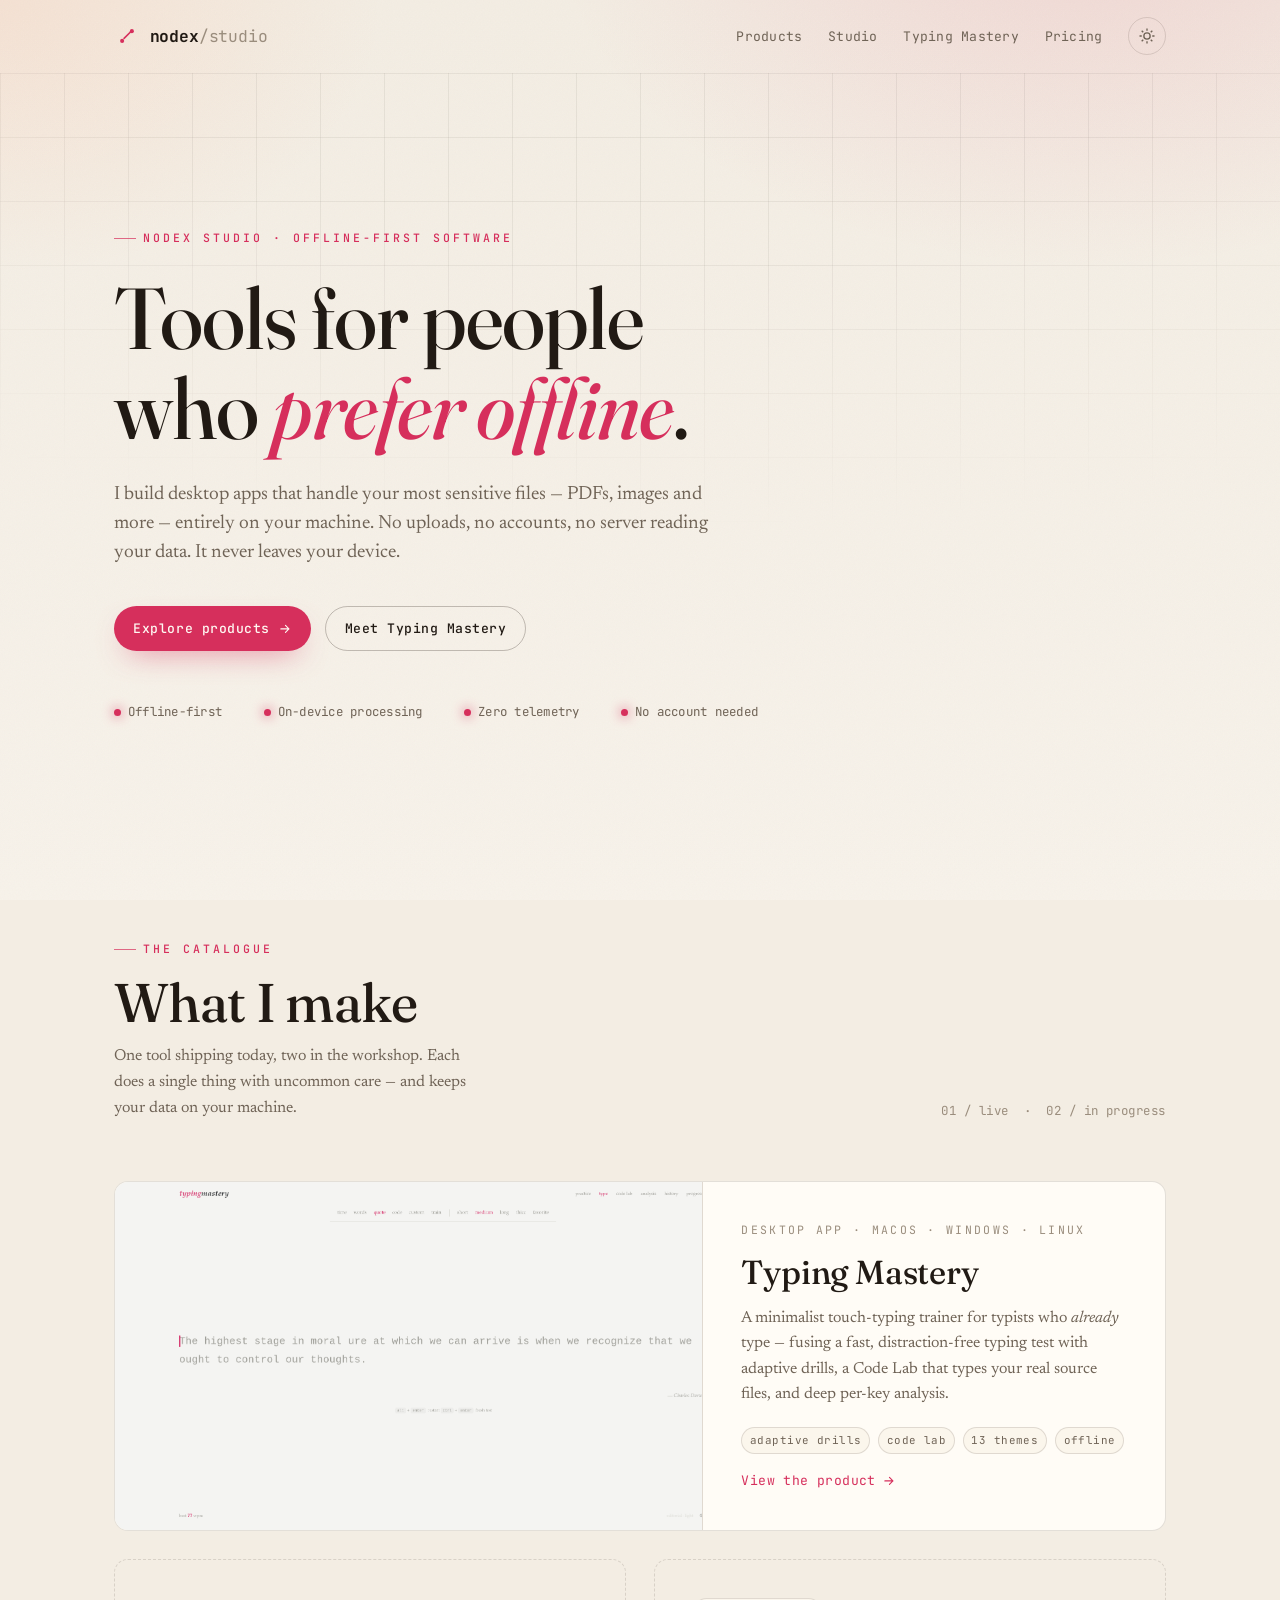
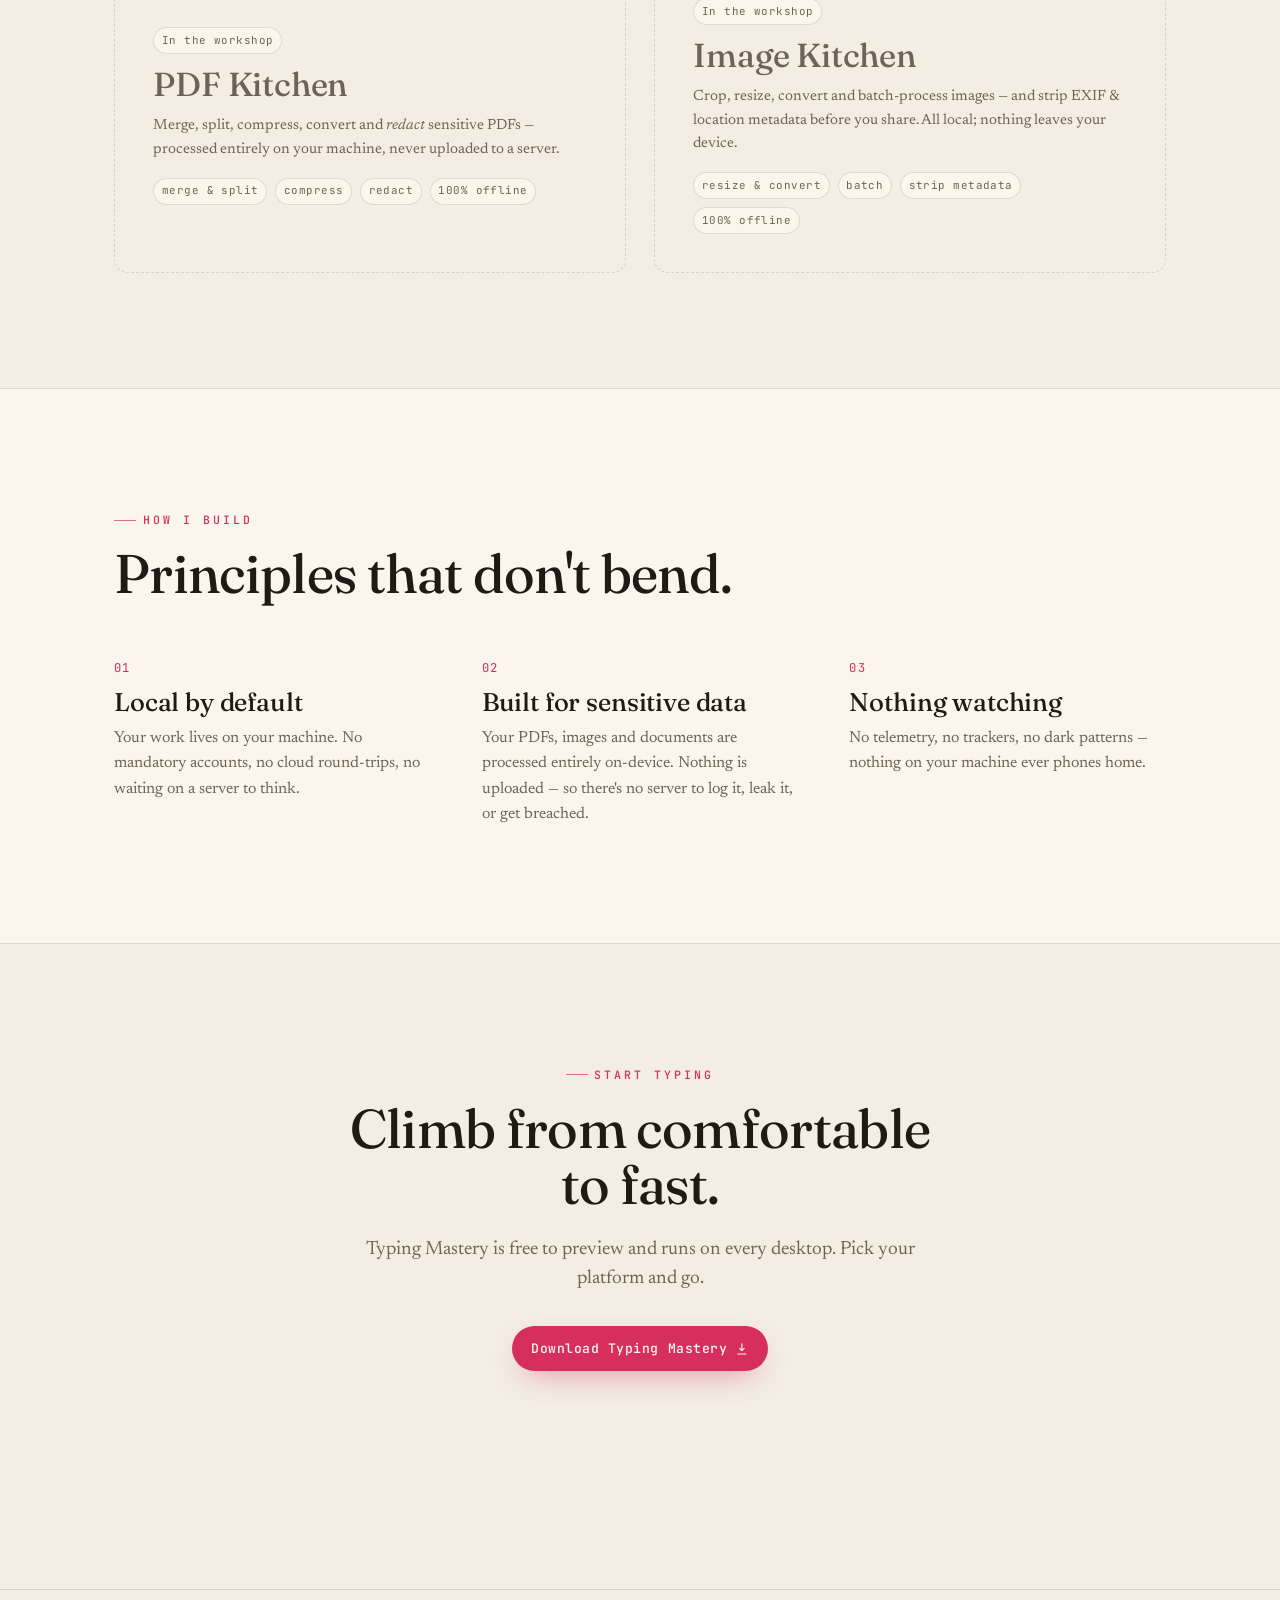
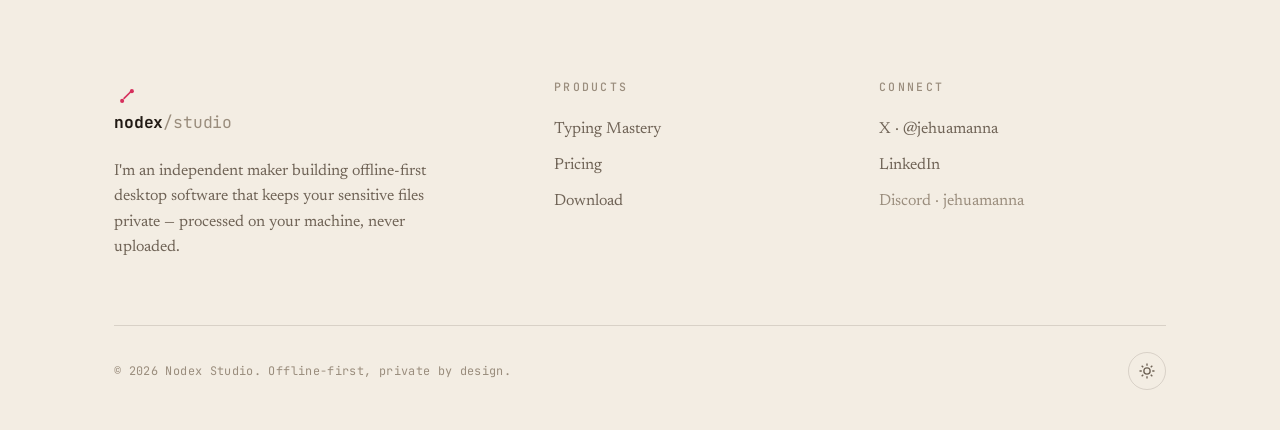
==== index.html @ 97ca7490 "Add pricing page; first-person voice; drop open-source & GitHub links; add socials - New products/pr" ====
<!doctype html>
<html lang="en" data-theme="dark">
<head>
  <meta charset="utf-8">
  <meta name="viewport" content="width=device-width, initial-scale=1">
  <title>Nodex Studio — offline-first desktop tools that keep your data private</title>
  <meta name="description" content="Nodex Studio builds offline-first desktop apps that process your sensitive files — PDFs, images and more — entirely on your machine. Nothing is uploaded. Maker of Typing Mastery, PDF Kitchen and Image Kitchen.">
  <link rel="icon" href="assets/img/brand/favicon.svg" type="image/svg+xml">
  <meta property="og:title" content="Nodex Studio — offline-first, private-by-design desktop tools">
  <meta property="og:description" content="Desktop apps that process sensitive PDFs and images locally — your data never leaves your device.">
  <meta property="og:type" content="website">

  <link rel="preconnect" href="https://fonts.googleapis.com">
  <link rel="preconnect" href="https://fonts.gstatic.com" crossorigin>
  <link href="https://fonts.googleapis.com/css2?family=Fraunces:ital,opsz,wght@0,9..144,400..600;1,9..144,400..600&family=Newsreader:ital,opsz,wght@0,6..72,300..500;1,6..72,400&family=JetBrains+Mono:wght@400;500;700&display=swap" rel="stylesheet">

  <link rel="stylesheet" href="assets/css/base.css">
  <link rel="stylesheet" href="assets/css/home.css">
</head>
<body>

  <!-- ===================== header ===================== -->
  <header class="site-head">
    <div class="wrap">
      <a class="brand" href="index.html" aria-label="Nodex Studio home">
        <svg class="mark" viewBox="0 0 64 64" fill="none" aria-hidden="true"><circle cx="20" cy="44" r="5" fill="currentColor"/><circle cx="44" cy="20" r="5" fill="currentColor"/><rect x="22" y="38" width="28" height="4" rx="2" transform="rotate(-45 22 38)" fill="currentColor"/></svg>
        <b>nodex<span>/studio</span></b>
      </a>
      <nav class="nav">
        <a href="#products">Products</a>
        <a href="#studio">Studio</a>
        <a href="products/typing-mastery.html">Typing&nbsp;Mastery</a>
        <a href="products/pricing.html">Pricing</a>
        <button class="theme-toggle nav-mobile-only" data-theme-toggle aria-label="Toggle colour theme">
          <svg class="i-moon" viewBox="0 0 24 24" fill="none" stroke="currentColor" stroke-width="1.8"><path d="M21 12.8A9 9 0 1 1 11.2 3 7 7 0 0 0 21 12.8z"/></svg>
          <svg class="i-sun" viewBox="0 0 24 24" fill="none" stroke="currentColor" stroke-width="1.8"><circle cx="12" cy="12" r="4.2"/><path d="M12 2v3M12 19v3M2 12h3M19 12h3M4.9 4.9l2.1 2.1M17 17l2.1 2.1M19.1 4.9 17 7M7 17l-2.1 2.1"/></svg>
        </button>
        <button class="theme-toggle" data-theme-toggle aria-label="Toggle colour theme">
          <svg class="i-moon" viewBox="0 0 24 24" fill="none" stroke="currentColor" stroke-width="1.8"><path d="M21 12.8A9 9 0 1 1 11.2 3 7 7 0 0 0 21 12.8z"/></svg>
          <svg class="i-sun" viewBox="0 0 24 24" fill="none" stroke="currentColor" stroke-width="1.8"><circle cx="12" cy="12" r="4.2"/><path d="M12 2v3M12 19v3M2 12h3M19 12h3M4.9 4.9l2.1 2.1M17 17l2.1 2.1M19.1 4.9 17 7M7 17l-2.1 2.1"/></svg>
        </button>
      </nav>
    </div>
  </header>

  <main>
    <!-- ===================== hero ===================== -->
    <section class="hero">
      <div class="hero-grid"></div>
      <div class="wrap">
        <span class="eyebrow reveal">Nodex Studio · offline-first software</span>
        <h1 class="reveal" data-delay="1">Tools for people who&nbsp;<span class="accent serif-i">prefer offline</span>.</h1>
        <p class="lead reveal" data-delay="2">I build desktop apps that handle your most sensitive files — PDFs, images and more — entirely on your machine. No uploads, no accounts, no server reading your data. It never leaves your device.</p>
        <div class="hero-cta reveal" data-delay="3">
          <a class="btn" href="#products">Explore products
            <svg viewBox="0 0 24 24" fill="none" stroke="currentColor" stroke-width="2"><path d="M5 12h14M13 6l6 6-6 6" stroke-linecap="round" stroke-linejoin="round"/></svg>
          </a>
          <a class="btn btn--ghost" href="products/typing-mastery.html">Meet Typing Mastery</a>
        </div>
        <div class="hero-meta reveal" data-delay="4">
          <span><i class="dot"></i> Offline-first</span>
          <span><i class="dot"></i> On-device processing</span>
          <span><i class="dot"></i> Zero telemetry</span>
          <span><i class="dot"></i> No account needed</span>
        </div>
      </div>
    </section>

    <!-- ===================== products ===================== -->
    <section class="section" id="products">
      <div class="wrap">
        <div class="sec-head reveal">
          <div>
            <span class="eyebrow">The catalogue</span>
            <h2 style="margin-top:1rem">What I make</h2>
            <p>One tool shipping today, two in the workshop. Each does a single thing with uncommon care — and keeps your data on your machine.</p>
          </div>
          <span class="sec-count">01 / live &nbsp;·&nbsp; 02 / in&nbsp;progress</span>
        </div>

        <div class="product-grid">
          <!-- Typing Mastery — feature card -->
          <a class="pcard pcard--feature pcard--link reveal" href="products/typing-mastery.html">
            <div class="pcard-media">
              <img class="shot-dark" src="assets/img/shots/test-dark.png" alt="Typing Mastery typing test, dark theme" loading="lazy" decoding="async">
              <img class="shot-light" src="assets/img/shots/test-light.png" alt="Typing Mastery typing test, light theme" loading="lazy" decoding="async">
            </div>
            <div class="pcard-body">
              <span class="pcard-kicker">Desktop app · macOS · Windows · Linux</span>
              <h3>Typing&nbsp;Mastery</h3>
              <p>A minimalist touch-typing trainer for typists who <em>already</em> type — fusing a fast, distraction-free typing test with adaptive drills, a Code Lab that types your real source files, and deep per-key analysis.</p>
              <div class="pcard-tags">
                <span class="tag">adaptive drills</span>
                <span class="tag">code lab</span>
                <span class="tag">13 themes</span>
                <span class="tag">offline</span>
              </div>
              <span class="pcard-go">View the product
                <svg viewBox="0 0 24 24" fill="none" stroke="currentColor" stroke-width="2"><path d="M5 12h14M13 6l6 6-6 6" stroke-linecap="round" stroke-linejoin="round"/></svg>
              </span>
            </div>
          </a>

          <!-- PDF Kitchen — in progress -->
          <div class="pcard pcard--soon reveal" data-delay="1">
            <div class="pcard-body">
              <span class="tag soon-badge">In the workshop</span>
              <h3>PDF Kitchen</h3>
              <p>Merge, split, compress, convert and <em>redact</em> sensitive PDFs — processed entirely on your machine, never uploaded to a server.</p>
              <div class="pcard-tags">
                <span class="tag">merge &amp; split</span>
                <span class="tag">compress</span>
                <span class="tag">redact</span>
                <span class="tag">100% offline</span>
              </div>
            </div>
          </div>
          <!-- Image Kitchen — in progress -->
          <div class="pcard pcard--soon reveal" data-delay="2">
            <div class="pcard-body">
              <span class="tag soon-badge">In the workshop</span>
              <h3>Image Kitchen</h3>
              <p>Crop, resize, convert and batch-process images — and strip EXIF &amp; location metadata before you share. All local; nothing leaves your device.</p>
              <div class="pcard-tags">
                <span class="tag">resize &amp; convert</span>
                <span class="tag">batch</span>
                <span class="tag">strip metadata</span>
                <span class="tag">100% offline</span>
              </div>
            </div>
          </div>
        </div>
      </div>
    </section>

    <!-- ===================== ethos ===================== -->
    <section class="section ethos" id="studio">
      <div class="wrap">
        <span class="eyebrow reveal">How I build</span>
        <h2 class="reveal" data-delay="1" style="margin:1rem 0 clamp(34px,5vw,56px); max-width:18ch">Principles that don't bend.</h2>
        <div class="ethos-grid">
          <div class="ethos-item reveal" data-delay="1">
            <div class="n">01</div>
            <h3>Local by default</h3>
            <p>Your work lives on your machine. No mandatory accounts, no cloud round-trips, no waiting on a server to think.</p>
          </div>
          <div class="ethos-item reveal" data-delay="2">
            <div class="n">02</div>
            <h3>Built for sensitive data</h3>
            <p>Your PDFs, images and documents are processed entirely on-device. Nothing is uploaded — so there's no server to log it, leak it, or get breached.</p>
          </div>
          <div class="ethos-item reveal" data-delay="3">
            <div class="n">03</div>
            <h3>Nothing watching</h3>
            <p>No telemetry, no trackers, no dark patterns — nothing on your machine ever phones home.</p>
          </div>
        </div>
      </div>
    </section>

    <!-- ===================== closing cta ===================== -->
    <section class="section cta-band">
      <div class="wrap">
        <span class="eyebrow reveal" style="justify-content:center">Start typing</span>
        <h2 class="reveal" data-delay="1" style="margin-top:1rem">Climb from comfortable to fast.</h2>
        <p class="lead reveal" data-delay="2">Typing Mastery is free to preview and runs on every desktop. Pick your platform and go.</p>
        <div class="reveal" data-delay="3">
          <a class="btn" href="products/typing-mastery.html#download">Download Typing Mastery
            <svg viewBox="0 0 24 24" fill="none" stroke="currentColor" stroke-width="2"><path d="M12 3v12m0 0 4-4m-4 4-4-4M5 21h14" stroke-linecap="round" stroke-linejoin="round"/></svg>
          </a>
        </div>
      </div>
    </section>
  </main>

  <!-- ===================== footer ===================== -->
  <footer class="site-foot">
    <div class="wrap">
      <div class="foot-grid">
        <div class="foot-col foot-col--lede">
          <a class="brand" href="index.html">
            <svg class="mark" viewBox="0 0 64 64" fill="none" aria-hidden="true"><circle cx="20" cy="44" r="5" fill="currentColor"/><circle cx="44" cy="20" r="5" fill="currentColor"/><rect x="22" y="38" width="28" height="4" rx="2" transform="rotate(-45 22 38)" fill="currentColor"/></svg>
            <b>nodex<span>/studio</span></b>
          </a>
          <p class="foot-lede">I'm an independent maker building offline-first desktop software that keeps your sensitive files private — processed on your machine, never uploaded.</p>
        </div>
        <div class="foot-col">
          <h4>Products</h4>
          <a href="products/typing-mastery.html">Typing Mastery</a>
          <a href="products/pricing.html">Pricing</a>
          <a href="products/typing-mastery.html#download">Download</a>
        </div>
        <div class="foot-col">
          <h4>Connect</h4>
          <a href="https://x.com/jehuamanna" target="_blank" rel="noopener">X · @jehuamanna</a>
          <a href="https://www.linkedin.com/in/jehuamanna/" target="_blank" rel="noopener">LinkedIn</a>
          <span class="foot-static">Discord · jehuamanna</span>
        </div>
      </div>
      <div class="foot-base">
        <span>© <span data-year>2026</span> Nodex Studio. Offline-first, private by design.</span>
        <button class="theme-toggle" data-theme-toggle aria-label="Toggle colour theme" style="border-radius:50%">
          <svg class="i-moon" viewBox="0 0 24 24" fill="none" stroke="currentColor" stroke-width="1.8"><path d="M21 12.8A9 9 0 1 1 11.2 3 7 7 0 0 0 21 12.8z"/></svg>
          <svg class="i-sun" viewBox="0 0 24 24" fill="none" stroke="currentColor" stroke-width="1.8"><circle cx="12" cy="12" r="4.2"/><path d="M12 2v3M12 19v3M2 12h3M19 12h3M4.9 4.9l2.1 2.1M17 17l2.1 2.1M19.1 4.9 17 7M7 17l-2.1 2.1"/></svg>
        </button>
      </div>
    </div>
  </footer>

  <script src="assets/js/site.js"></script>
</body>
</html>
---- assets/css/base.css ----
/* =========================================================================
   Nodex Studio — base system
   Editorial-developer aesthetic: Fraunces display · Newsreader body ·
   JetBrains Mono labels. Warm ink canvas, single rose-crimson accent.
   ========================================================================= */

/* ---- design tokens ---------------------------------------------------- */
:root {
  --font-display: "Fraunces", Georgia, "Times New Roman", serif;
  --font-body: "Newsreader", Georgia, serif;
  --font-mono: "JetBrains Mono", ui-monospace, "SF Mono", Menlo, monospace;

  --maxw: 1180px;
  --gutter: clamp(20px, 5vw, 64px);
  --radius: 14px;
  --radius-sm: 9px;

  --ease: cubic-bezier(.22, 1, .36, 1);
  --dur: .55s;

  --accent: #e8466c;
  --accent-2: #ff8a5c;
  --accent-soft: rgba(232, 70, 108, .14);
}

/* dark (default) */
:root,
:root[data-theme="dark"] {
  color-scheme: dark;
  --bg: #110d0c;
  --bg-grad: #16110f;
  --panel: #181311;
  --panel-2: #1f1814;
  --panel-hi: #261d18;
  --line: rgba(255, 255, 255, .085);
  --line-strong: rgba(255, 255, 255, .16);
  --text: #ece4da;
  --text-dim: #a59a8e;
  --text-faint: #6d6359;
  --shadow: 0 30px 80px -40px rgba(0, 0, 0, .85);
  --grain-opacity: .045;
}

/* light */
:root[data-theme="light"] {
  color-scheme: light;
  --bg: #f3ede3;
  --bg-grad: #f7f2ea;
  --panel: #fffcf6;
  --panel-2: #fbf6ec;
  --panel-hi: #f4ecdd;
  --line: rgba(40, 28, 20, .13);
  --line-strong: rgba(40, 28, 20, .26);
  --text: #211a14;
  --text-dim: #6f6356;
  --text-faint: #9a8d7d;
  --accent: #d62f5c;
  --accent-soft: rgba(214, 47, 92, .12);
  --shadow: 0 30px 70px -42px rgba(60, 40, 30, .35);
  --grain-opacity: .03;
}

/* ---- reset ------------------------------------------------------------ */
*, *::before, *::after { box-sizing: border-box; }
* { margin: 0; }
html { -webkit-text-size-adjust: 100%; scroll-behavior: smooth; }
@media (prefers-reduced-motion: reduce) {
  html { scroll-behavior: auto; }
  * { animation-duration: .001ms !important; transition-duration: .001ms !important; }
}

body {
  font-family: var(--font-body);
  font-size: clamp(16px, 1.05vw, 18px);
  line-height: 1.6;
  color: var(--text);
  background: var(--bg);
  -webkit-font-smoothing: antialiased;
  text-rendering: optimizeLegibility;
  overflow-x: hidden;
  transition: background-color .4s var(--ease), color .4s var(--ease);
}

img, svg, video { display: block; max-width: 100%; }
a { color: inherit; text-decoration: none; }
button { font: inherit; color: inherit; cursor: pointer; background: none; border: 0; }
:focus-visible { outline: 2px solid var(--accent); outline-offset: 3px; border-radius: 3px; }

/* atmosphere: faint grain + radial warmth, fixed behind everything */
body::before {
  content: "";
  position: fixed; inset: 0; z-index: -2;
  background:
    radial-gradient(900px 600px at 85% -10%, var(--accent-soft), transparent 60%),
    radial-gradient(700px 500px at 0% 0%, color-mix(in oklab, var(--accent-2) 12%, transparent), transparent 55%),
    linear-gradient(var(--bg), var(--bg-grad));
}
body::after {
  content: "";
  position: fixed; inset: 0; z-index: -1; pointer-events: none;
  opacity: var(--grain-opacity);
  background-image: url("data:image/svg+xml,%3Csvg xmlns='http://www.w3.org/2000/svg' width='160' height='160'%3E%3Cfilter id='n'%3E%3CfeTurbulence type='fractalNoise' baseFrequency='.85' numOctaves='2' stitchTiles='stitch'/%3E%3C/filter%3E%3Crect width='100%25' height='100%25' filter='url(%23n)'/%3E%3C/svg%3E");
}

/* ---- layout helpers --------------------------------------------------- */
.wrap { width: 100%; max-width: var(--maxw); margin-inline: auto; padding-inline: var(--gutter); }
.section { padding-block: clamp(64px, 9vw, 130px); }
.eyebrow {
  font-family: var(--font-mono);
  font-size: .72rem; letter-spacing: .26em; text-transform: uppercase;
  color: var(--accent); font-weight: 500;
  display: inline-flex; align-items: center; gap: .6em;
}
.eyebrow::before { content: ""; width: 22px; height: 1px; background: currentColor; opacity: .7; }

h1, h2, h3 { font-family: var(--font-display); font-weight: 460; line-height: 1.04; letter-spacing: -.012em; }
h1 { font-size: clamp(2.6rem, 7vw, 5.4rem); }
h2 { font-size: clamp(2rem, 4.4vw, 3.4rem); }
h3 { font-size: clamp(1.3rem, 2vw, 1.7rem); letter-spacing: -.006em; }
.serif-i { font-style: italic; }
.accent { color: var(--accent); }
.lead { font-size: clamp(1.05rem, 1.5vw, 1.32rem); color: var(--text-dim); max-width: 56ch; line-height: 1.5; }

/* ---- buttons ---------------------------------------------------------- */
.btn {
  --bbg: var(--accent); --bfg: #fff8f2;
  display: inline-flex; align-items: center; gap: .6em;
  font-family: var(--font-mono); font-size: .82rem; font-weight: 500;
  letter-spacing: .04em;
  padding: .85em 1.4em; border-radius: 100px;
  background: var(--bbg); color: var(--bfg);
  border: 1px solid transparent;
  transition: transform .25s var(--ease), box-shadow .25s var(--ease), background-color .25s var(--ease), border-color .25s;
  box-shadow: 0 12px 30px -14px color-mix(in oklab, var(--accent) 70%, transparent);
}
.btn:hover { transform: translateY(-2px); box-shadow: 0 18px 40px -16px color-mix(in oklab, var(--accent) 75%, transparent); }
.btn:active { transform: translateY(0); }
.btn:disabled, .btn[disabled] { opacity: .45; cursor: not-allowed; box-shadow: none; }
.btn:disabled:hover, .btn[disabled]:hover { transform: none; box-shadow: none; }
.btn--ghost {
  --bbg: transparent; --bfg: var(--text);
  border-color: var(--line-strong); box-shadow: none;
}
.btn--ghost:hover { background: var(--panel-2); border-color: var(--text-dim); box-shadow: none; }
.btn svg { width: 1.05em; height: 1.05em; }

/* ---- header ----------------------------------------------------------- */
.site-head {
  position: sticky; top: 0; z-index: 50;
  border-bottom: 1px solid transparent;
  transition: border-color .3s, background-color .3s, backdrop-filter .3s;
}
.site-head.is-stuck {
  background: color-mix(in oklab, var(--bg) 78%, transparent);
  backdrop-filter: blur(14px) saturate(1.3);
  border-bottom-color: var(--line);
}
.site-head .wrap { display: flex; align-items: center; gap: 1.4rem; height: 72px; }

.brand { display: inline-flex; align-items: center; gap: .6rem; }
.brand .mark { width: 26px; height: 26px; color: var(--accent); flex: none; }
.brand b {
  font-family: var(--font-mono); font-weight: 700; font-size: 1.02rem;
  letter-spacing: -.01em; color: var(--text);
}
.brand b span { color: var(--text-faint); font-weight: 400; }

.nav { margin-left: auto; display: flex; align-items: center; gap: clamp(.7rem, 2vw, 1.9rem); }
.nav a {
  font-family: var(--font-mono); font-size: .82rem; letter-spacing: .02em;
  color: var(--text-dim); position: relative; padding-block: .4rem;
  transition: color .2s;
}
.nav a:hover, .nav a.active { color: var(--text); }
.nav a::after {
  content: ""; position: absolute; left: 0; bottom: 0; height: 1.5px; width: 0;
  background: var(--accent); transition: width .3s var(--ease);
}
.nav a:hover::after, .nav a.active::after { width: 100%; }

.theme-toggle {
  width: 38px; height: 38px; border-radius: 50%;
  border: 1px solid var(--line); display: grid; place-items: center;
  color: var(--text-dim); transition: color .2s, border-color .2s, transform .4s var(--ease), background-color .2s;
}
.theme-toggle:hover { color: var(--text); border-color: var(--line-strong); background: var(--panel-2); }
.theme-toggle svg { width: 18px; height: 18px; }
.theme-toggle .i-sun { display: none; }
:root[data-theme="light"] .theme-toggle .i-sun { display: block; }
:root[data-theme="light"] .theme-toggle .i-moon { display: none; }

.nav-mobile-only { display: none; }

/* ---- footer ----------------------------------------------------------- */
.site-foot {
  border-top: 1px solid var(--line);
  padding-block: clamp(48px, 7vw, 88px) 40px;
  margin-top: clamp(40px, 8vw, 120px);
}
.foot-grid { display: grid; grid-template-columns: 1.4fr 1fr 1fr; gap: 2.4rem; }
.foot-lede { max-width: 38ch; color: var(--text-dim); margin-top: 1rem; }
.foot-col h4 {
  font-family: var(--font-mono); font-size: .72rem; letter-spacing: .2em;
  text-transform: uppercase; color: var(--text-faint); margin-bottom: 1rem; font-weight: 500;
}
.foot-col a { display: block; color: var(--text-dim); padding-block: .32rem; transition: color .2s; }
.foot-col a:hover { color: var(--accent); }
.foot-static { display: block; color: var(--text-faint); padding-block: .32rem; }
.foot-base {
  margin-top: clamp(36px, 6vw, 64px); padding-top: 26px; border-top: 1px solid var(--line);
  display: flex; flex-wrap: wrap; gap: 1rem; justify-content: space-between; align-items: center;
  font-family: var(--font-mono); font-size: .74rem; color: var(--text-faint); letter-spacing: .03em;
}

/* ---- scroll reveal ---------------------------------------------------- */
.reveal { opacity: 0; transform: translateY(26px); transition: opacity .7s var(--ease), transform .7s var(--ease); }
.reveal.in { opacity: 1; transform: none; }
.reveal[data-delay="1"] { transition-delay: .08s; }
.reveal[data-delay="2"] { transition-delay: .16s; }
.reveal[data-delay="3"] { transition-delay: .24s; }
.reveal[data-delay="4"] { transition-delay: .32s; }

/* ---- responsive ------------------------------------------------------- */
@media (max-width: 720px) {
  .nav a:not(.nav-mobile-only) { display: none; }
  .nav-mobile-only { display: inline-flex; }
  .foot-grid { grid-template-columns: 1fr 1fr; }
  .foot-col--lede { grid-column: 1 / -1; }
}
---- assets/css/home.css ----
/* =========================================================================
   Nodex Studio — home page
   ========================================================================= */

/* ---- hero ------------------------------------------------------------- */
.hero { position: relative; padding-block: clamp(70px, 12vw, 150px) clamp(50px, 8vw, 96px); }
.hero-grid {
  position: absolute; inset: 0; z-index: -1; pointer-events: none;
  background-image:
    linear-gradient(var(--line) 1px, transparent 1px),
    linear-gradient(90deg, var(--line) 1px, transparent 1px);
  background-size: 64px 64px;
  -webkit-mask-image: radial-gradient(120% 80% at 50% 0%, #000 30%, transparent 78%);
          mask-image: radial-gradient(120% 80% at 50% 0%, #000 30%, transparent 78%);
  opacity: .5;
}
.hero h1 { margin-top: 1.6rem; max-width: 16ch; }
.hero h1 .ink { color: var(--text); }
.hero .lead { margin-top: 1.7rem; }
.hero-cta { margin-top: 2.4rem; display: flex; flex-wrap: wrap; gap: .9rem; align-items: center; }
.hero-meta {
  margin-top: 3.2rem; display: flex; flex-wrap: wrap; gap: 1.6rem 2.6rem;
  font-family: var(--font-mono); font-size: .78rem; color: var(--text-dim); letter-spacing: .02em;
}
.hero-meta span { display: inline-flex; align-items: center; gap: .55em; }
.hero-meta .dot { width: 7px; height: 7px; border-radius: 50%; background: var(--accent); flex: none; box-shadow: 0 0 12px var(--accent); }

/* ---- products --------------------------------------------------------- */
.sec-head { display: flex; align-items: flex-end; justify-content: space-between; gap: 2rem; flex-wrap: wrap; margin-bottom: clamp(34px, 5vw, 60px); }
.sec-head p { color: var(--text-dim); max-width: 40ch; margin-top: .8rem; }
.sec-count { font-family: var(--font-mono); font-size: .78rem; color: var(--text-faint); letter-spacing: .04em; white-space: nowrap; }

.product-grid { display: grid; grid-template-columns: repeat(2, 1fr); gap: clamp(18px, 2.2vw, 28px); }

.pcard {
  position: relative; display: flex; flex-direction: column;
  background: var(--panel); border: 1px solid var(--line); border-radius: var(--radius);
  overflow: hidden; transition: transform .4s var(--ease), border-color .3s, box-shadow .4s var(--ease);
}
.pcard--feature { grid-column: 1 / -1; flex-direction: row; }
.pcard--link:hover { transform: translateY(-4px); border-color: var(--line-strong); box-shadow: var(--shadow); }

.pcard-media { position: relative; overflow: hidden; background: var(--panel-2); flex: 1 1 56%; min-height: 0; }
.pcard--feature .pcard-media { border-right: 1px solid var(--line); }
.pcard-media img { width: 100%; height: 100%; object-fit: cover; object-position: top left;
  transition: transform .6s var(--ease), filter .4s; }
.pcard--link:hover .pcard-media img { transform: scale(1.03); }
/* product card screenshot follows the active theme (dark→dark shot, light→light shot) */
.pcard-media .shot-dark, .pcard-media .shot-light { position: absolute; inset: 0; display: block; }
.pcard-media .shot-light { display: none; }
:root[data-theme="light"] .pcard-media .shot-dark { display: none; }
:root[data-theme="light"] .pcard-media .shot-light { display: block; }

.pcard-body { flex: 1 1 44%; padding: clamp(24px, 3vw, 40px); display: flex; flex-direction: column; gap: 1rem; }
.pcard-kicker { font-family: var(--font-mono); font-size: .72rem; letter-spacing: .2em; text-transform: uppercase; color: var(--text-faint); }
.pcard-body h3 { font-size: clamp(1.5rem, 2.6vw, 2.1rem); }
.pcard-body p { color: var(--text-dim); }
.pcard-tags { display: flex; flex-wrap: wrap; gap: .5rem; margin-top: .2rem; }
.tag {
  font-family: var(--font-mono); font-size: .68rem; letter-spacing: .04em;
  padding: .35em .7em; border-radius: 100px; border: 1px solid var(--line);
  color: var(--text-dim); background: var(--panel-2);
}
.pcard-go { margin-top: auto; display: inline-flex; align-items: center; gap: .5em;
  font-family: var(--font-mono); font-size: .82rem; color: var(--accent); letter-spacing: .03em; }
.pcard-go svg { width: 1.05em; height: 1.05em; transition: transform .3s var(--ease); }
.pcard--link:hover .pcard-go svg { transform: translateX(5px); }

/* "soon" ghost cards */
.pcard--soon { border-style: dashed; background: transparent; min-height: 230px; }
.pcard--soon .pcard-body { justify-content: center; gap: .8rem; }
.pcard--soon h3 { color: var(--text-dim); }
.pcard--soon p { font-size: .92rem; }
.soon-badge { align-self: flex-start; }

/* ---- ethos ------------------------------------------------------------ */
.ethos { border-block: 1px solid var(--line); background: color-mix(in oklab, var(--panel) 55%, transparent); }
.ethos-grid { display: grid; grid-template-columns: repeat(3, 1fr); gap: clamp(24px, 4vw, 56px); }
.ethos-item .n { font-family: var(--font-mono); font-size: .76rem; color: var(--accent); letter-spacing: .1em; }
.ethos-item h3 { margin: .7rem 0 .6rem; }
.ethos-item p { color: var(--text-dim); font-size: 1rem; }

/* ---- closing cta ------------------------------------------------------ */
.cta-band { text-align: center; }
.cta-band h2 { max-width: 18ch; margin: 0 auto 1.4rem; }
.cta-band .lead { margin: 0 auto 2rem; }

@media (max-width: 860px) {
  .pcard--feature { flex-direction: column; }
  .pcard--feature .pcard-media { border-right: 0; border-bottom: 1px solid var(--line); min-height: 240px; flex-basis: auto; }
  .ethos-grid { grid-template-columns: 1fr; }
}
@media (max-width: 640px) {
  .product-grid { grid-template-columns: 1fr; }
}
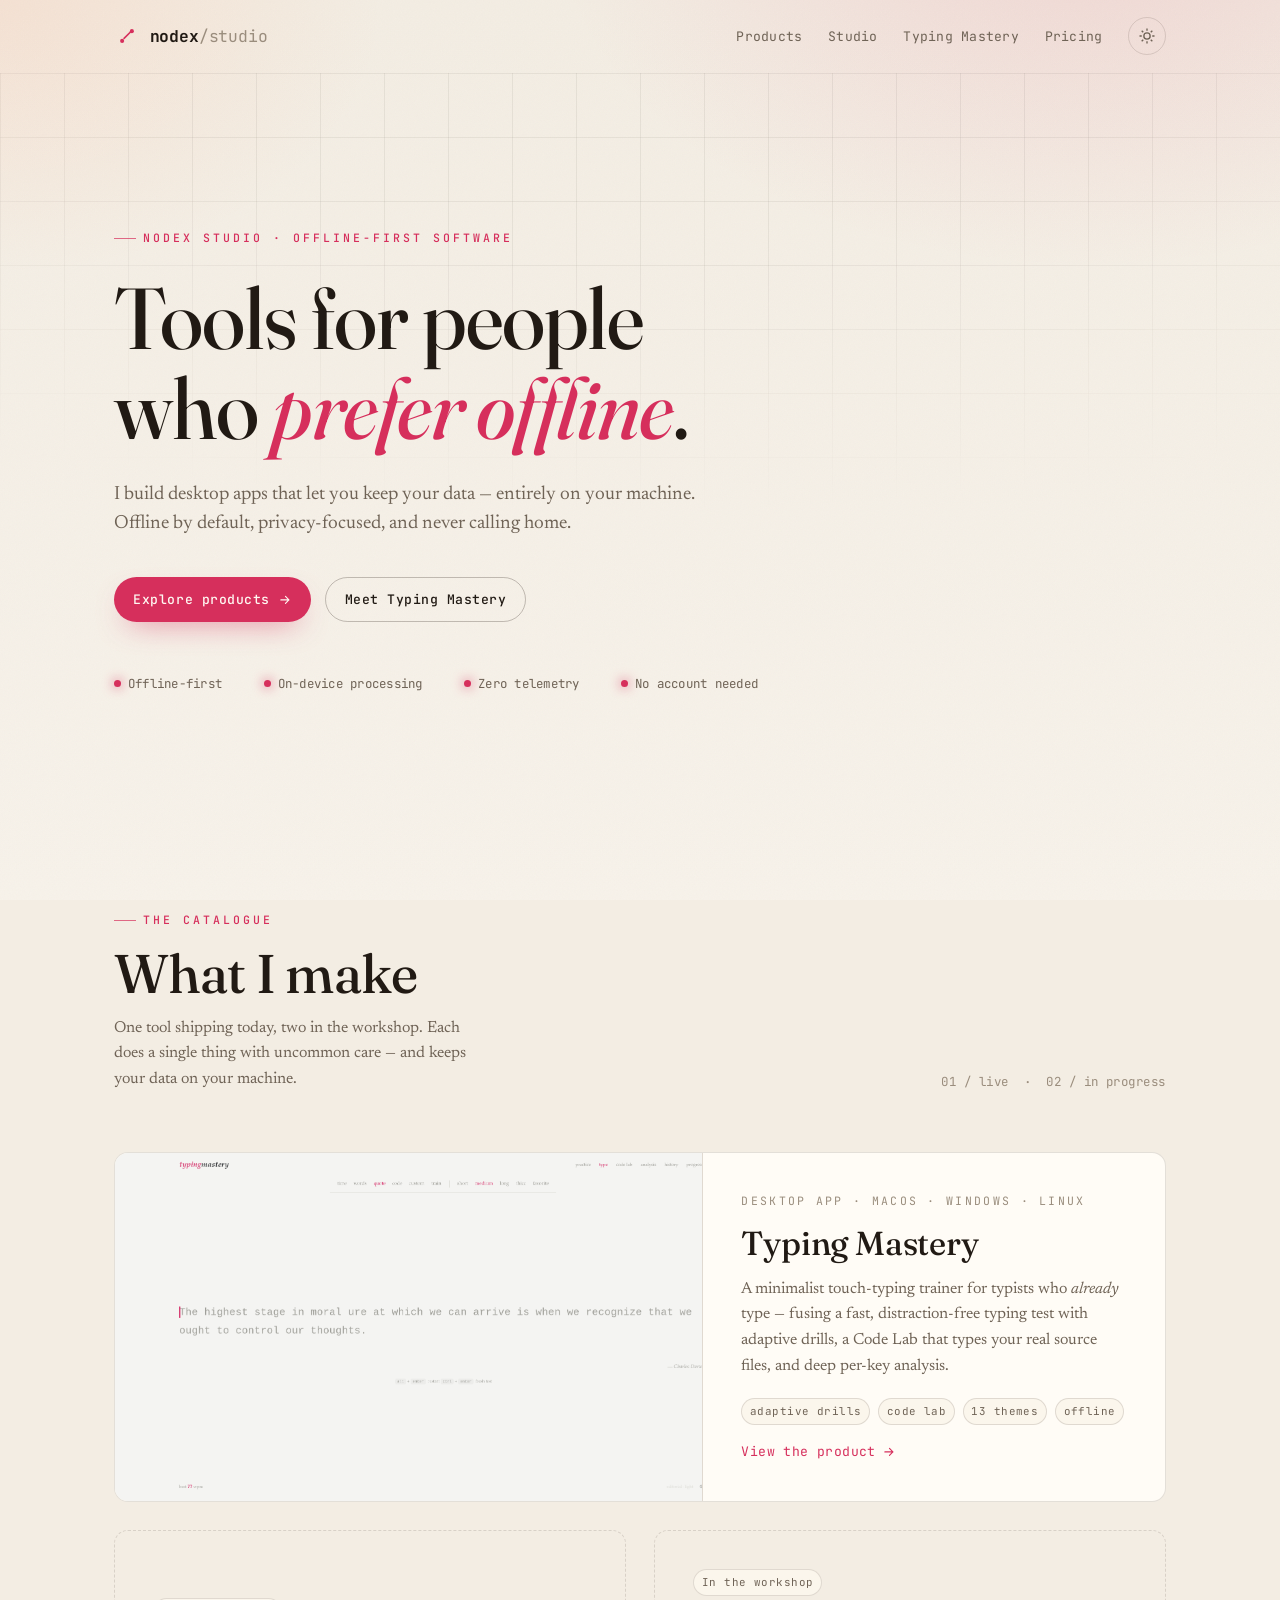
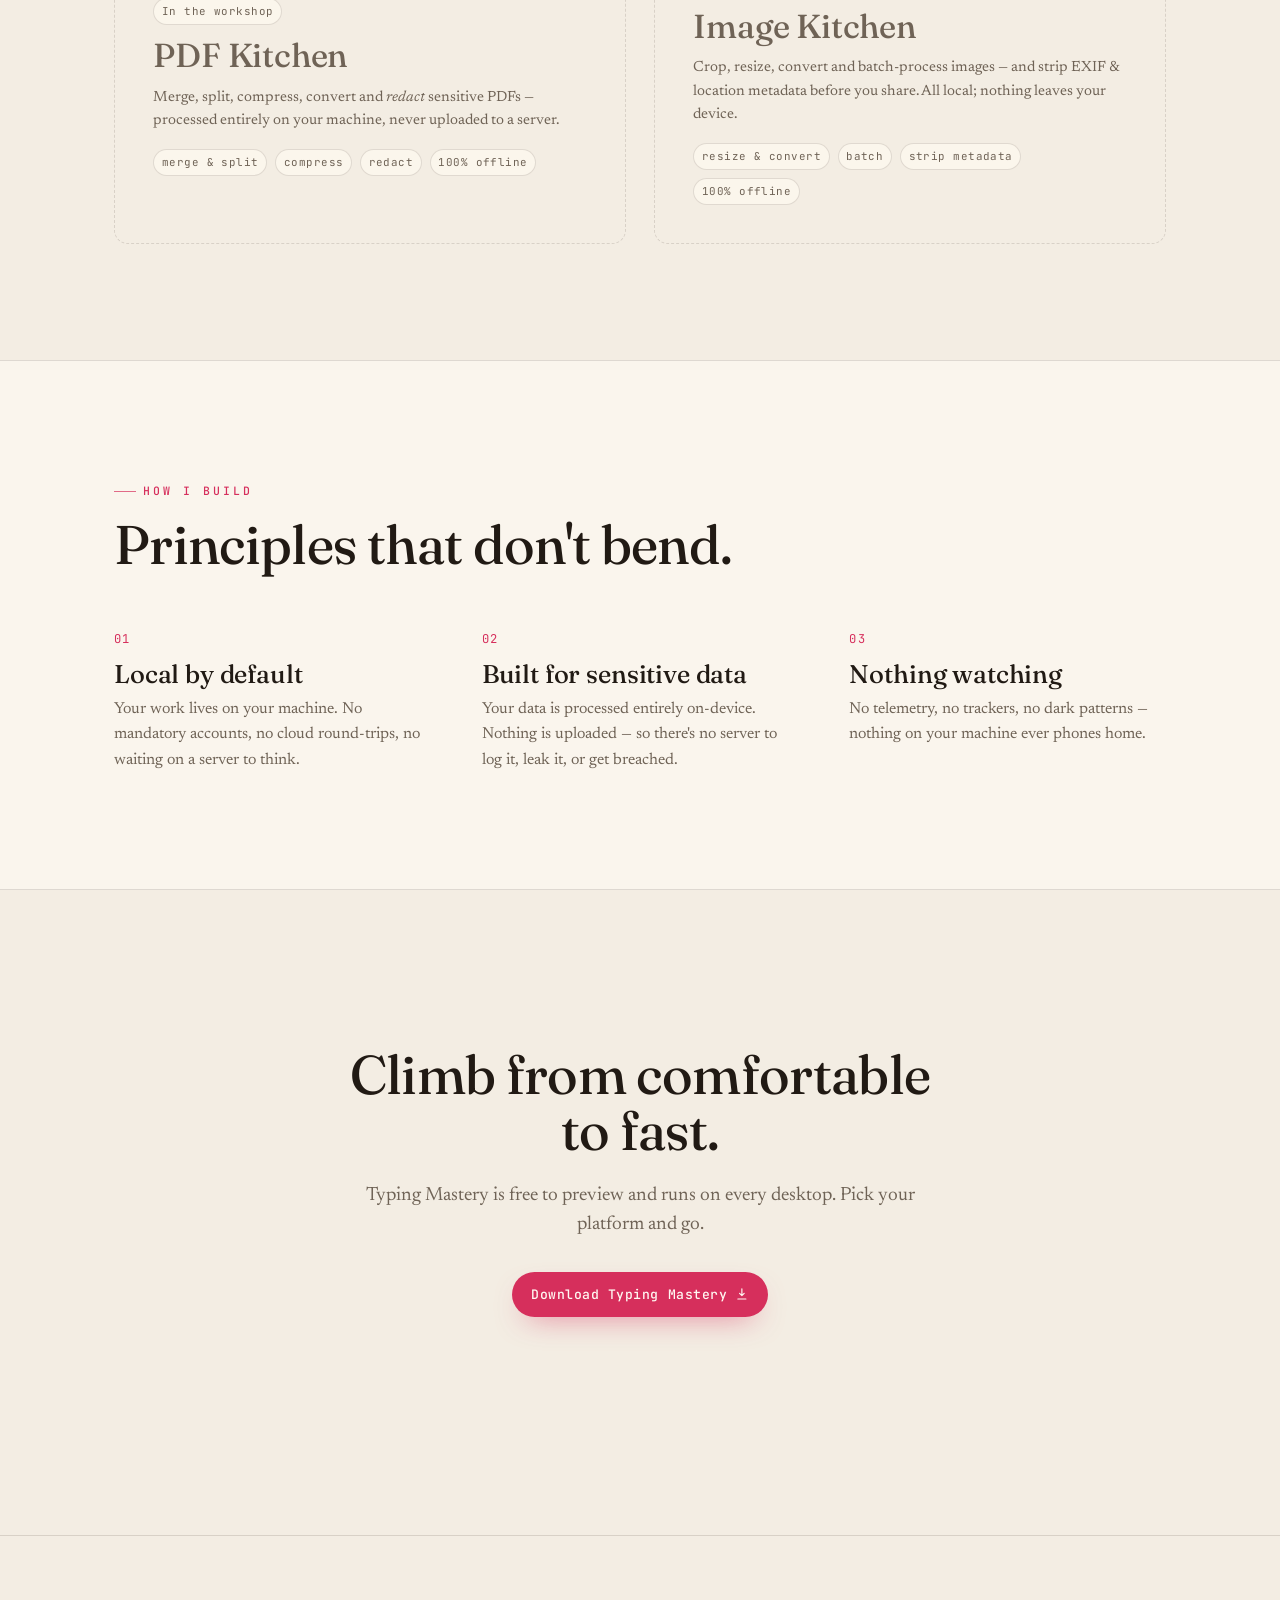
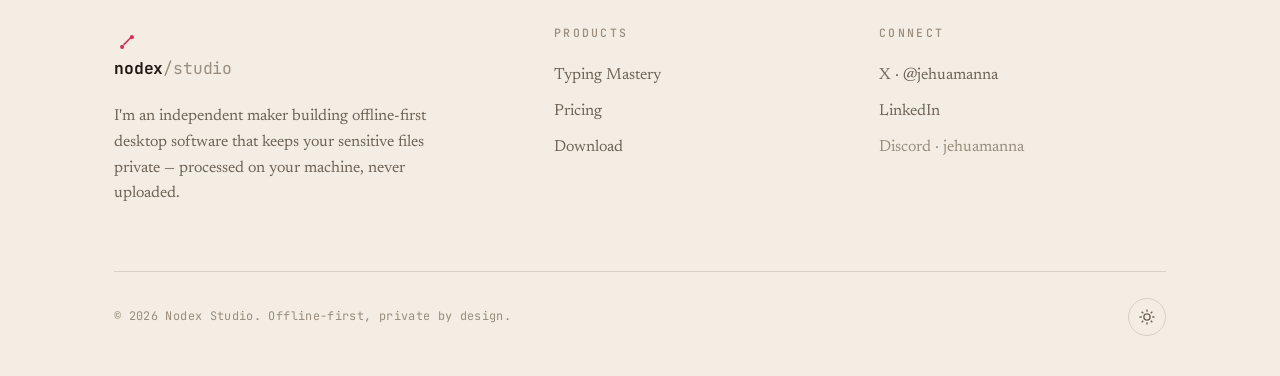
==== commit 40738e54: "Home: generic privacy-focused pitch (drop PDF/image specifics from studio copy) Co-Authored-By: Clau" ====
--- a/index.html
+++ b/index.html
@@ -4,10 +4,10 @@
   <meta charset="utf-8">
   <meta name="viewport" content="width=device-width, initial-scale=1">
   <title>Nodex Studio — offline-first desktop tools that keep your data private</title>
-  <meta name="description" content="Nodex Studio builds offline-first desktop apps that process your sensitive files — PDFs, images and more — entirely on your machine. Nothing is uploaded. Maker of Typing Mastery, PDF Kitchen and Image Kitchen.">
+  <meta name="description" content="Nodex Studio builds offline-first, privacy-focused desktop apps that let you keep your data entirely on your machine — nothing is uploaded, nothing calls home. Maker of Typing Mastery.">
   <link rel="icon" href="assets/img/brand/favicon.svg" type="image/svg+xml">
   <meta property="og:title" content="Nodex Studio — offline-first, private-by-design desktop tools">
-  <meta property="og:description" content="Desktop apps that process sensitive PDFs and images locally — your data never leaves your device.">
+  <meta property="og:description" content="Desktop apps that keep your data on your machine — offline, privacy-focused, never calling home.">
   <meta property="og:type" content="website">
 
   <link rel="preconnect" href="https://fonts.googleapis.com">
@@ -31,10 +31,6 @@
         <a href="#studio">Studio</a>
         <a href="products/typing-mastery.html">Typing&nbsp;Mastery</a>
         <a href="products/pricing.html">Pricing</a>
-        <button class="theme-toggle nav-mobile-only" data-theme-toggle aria-label="Toggle colour theme">
-          <svg class="i-moon" viewBox="0 0 24 24" fill="none" stroke="currentColor" stroke-width="1.8"><path d="M21 12.8A9 9 0 1 1 11.2 3 7 7 0 0 0 21 12.8z"/></svg>
-          <svg class="i-sun" viewBox="0 0 24 24" fill="none" stroke="currentColor" stroke-width="1.8"><circle cx="12" cy="12" r="4.2"/><path d="M12 2v3M12 19v3M2 12h3M19 12h3M4.9 4.9l2.1 2.1M17 17l2.1 2.1M19.1 4.9 17 7M7 17l-2.1 2.1"/></svg>
-        </button>
         <button class="theme-toggle" data-theme-toggle aria-label="Toggle colour theme">
           <svg class="i-moon" viewBox="0 0 24 24" fill="none" stroke="currentColor" stroke-width="1.8"><path d="M21 12.8A9 9 0 1 1 11.2 3 7 7 0 0 0 21 12.8z"/></svg>
           <svg class="i-sun" viewBox="0 0 24 24" fill="none" stroke="currentColor" stroke-width="1.8"><circle cx="12" cy="12" r="4.2"/><path d="M12 2v3M12 19v3M2 12h3M19 12h3M4.9 4.9l2.1 2.1M17 17l2.1 2.1M19.1 4.9 17 7M7 17l-2.1 2.1"/></svg>
@@ -50,7 +46,7 @@
       <div class="wrap">
         <span class="eyebrow reveal">Nodex Studio · offline-first software</span>
         <h1 class="reveal" data-delay="1">Tools for people who&nbsp;<span class="accent serif-i">prefer offline</span>.</h1>
-        <p class="lead reveal" data-delay="2">I build desktop apps that handle your most sensitive files — PDFs, images and more — entirely on your machine. No uploads, no accounts, no server reading your data. It never leaves your device.</p>
+        <p class="lead reveal" data-delay="2">I build desktop apps that let you keep your data — entirely on your machine. Offline by default, privacy-focused, and never calling home.</p>
         <div class="hero-cta reveal" data-delay="3">
           <a class="btn" href="#products">Explore products
             <svg viewBox="0 0 24 24" fill="none" stroke="currentColor" stroke-width="2"><path d="M5 12h14M13 6l6 6-6 6" stroke-linecap="round" stroke-linejoin="round"/></svg>
@@ -147,7 +143,7 @@
           <div class="ethos-item reveal" data-delay="2">
             <div class="n">02</div>
             <h3>Built for sensitive data</h3>
-            <p>Your PDFs, images and documents are processed entirely on-device. Nothing is uploaded — so there's no server to log it, leak it, or get breached.</p>
+            <p>Your data is processed entirely on-device. Nothing is uploaded — so there's no server to log it, leak it, or get breached.</p>
           </div>
           <div class="ethos-item reveal" data-delay="3">
             <div class="n">03</div>
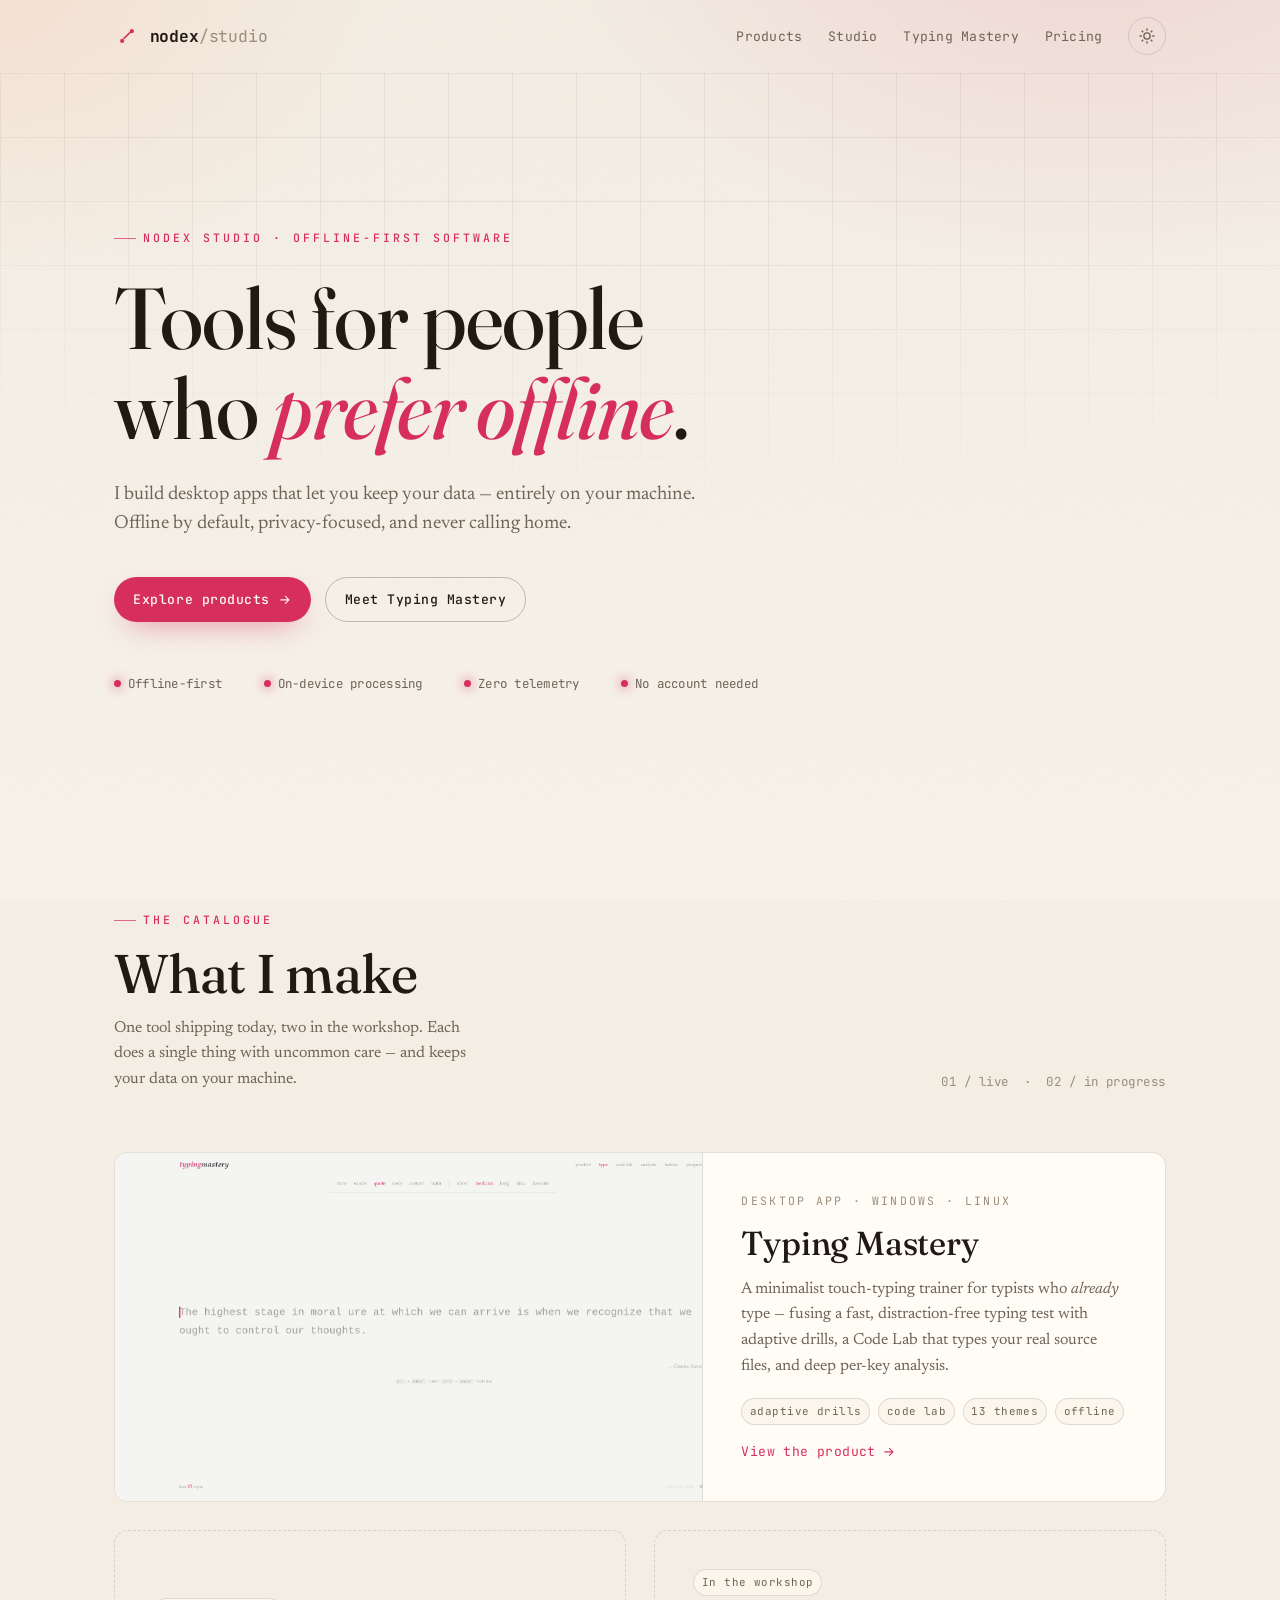
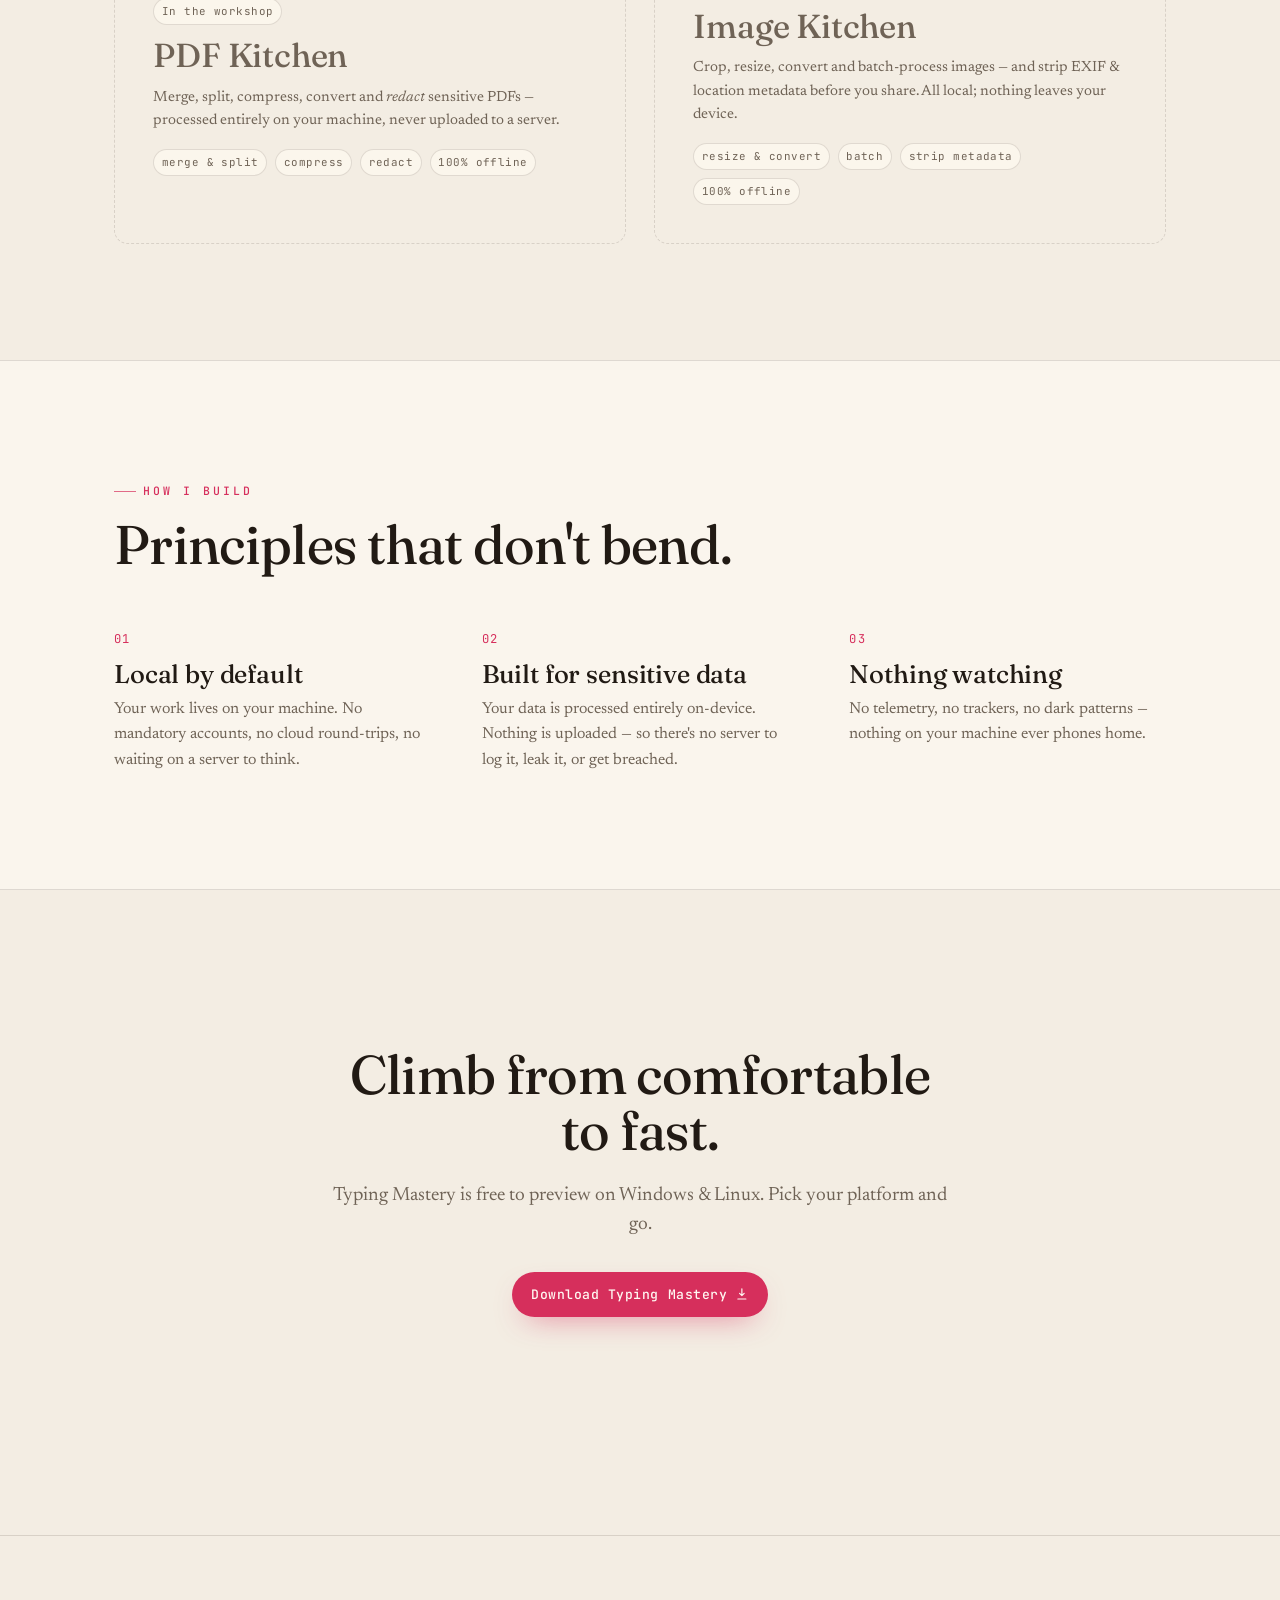
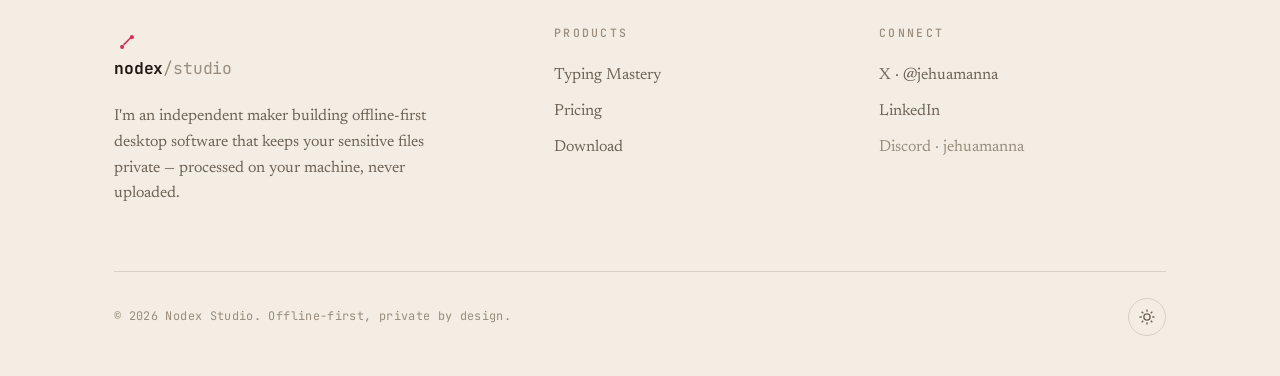
==== commit da58aa13: "Downloads: Windows & Linux only (drop macOS) Remove the macOS build from the download manifest and O" ====
--- a/index.html
+++ b/index.html
@@ -14,8 +14,8 @@
   <link rel="preconnect" href="https://fonts.gstatic.com" crossorigin>
   <link href="https://fonts.googleapis.com/css2?family=Fraunces:ital,opsz,wght@0,9..144,400..600;1,9..144,400..600&family=Newsreader:ital,opsz,wght@0,6..72,300..500;1,6..72,400&family=JetBrains+Mono:wght@400;500;700&display=swap" rel="stylesheet">
 
-  <link rel="stylesheet" href="assets/css/base.css">
-  <link rel="stylesheet" href="assets/css/home.css">
+  <link rel="stylesheet" href="assets/css/base.css?v=6">
+  <link rel="stylesheet" href="assets/css/home.css?v=6">
 </head>
 <body>
 
@@ -82,7 +82,7 @@
               <img class="shot-light" src="assets/img/shots/test-light.png" alt="Typing Mastery typing test, light theme" loading="lazy" decoding="async">
             </div>
             <div class="pcard-body">
-              <span class="pcard-kicker">Desktop app · macOS · Windows · Linux</span>
+              <span class="pcard-kicker">Desktop app · Windows · Linux</span>
               <h3>Typing&nbsp;Mastery</h3>
               <p>A minimalist touch-typing trainer for typists who <em>already</em> type — fusing a fast, distraction-free typing test with adaptive drills, a Code Lab that types your real source files, and deep per-key analysis.</p>
               <div class="pcard-tags">
@@ -159,7 +159,7 @@
       <div class="wrap">
         <span class="eyebrow reveal" style="justify-content:center">Start typing</span>
         <h2 class="reveal" data-delay="1" style="margin-top:1rem">Climb from comfortable to fast.</h2>
-        <p class="lead reveal" data-delay="2">Typing Mastery is free to preview and runs on every desktop. Pick your platform and go.</p>
+        <p class="lead reveal" data-delay="2">Typing Mastery is free to preview on Windows &amp; Linux. Pick your platform and go.</p>
         <div class="reveal" data-delay="3">
           <a class="btn" href="products/typing-mastery.html#download">Download Typing Mastery
             <svg viewBox="0 0 24 24" fill="none" stroke="currentColor" stroke-width="2"><path d="M12 3v12m0 0 4-4m-4 4-4-4M5 21h14" stroke-linecap="round" stroke-linejoin="round"/></svg>
@@ -203,6 +203,6 @@
     </div>
   </footer>
 
-  <script src="assets/js/site.js"></script>
+  <script src="assets/js/site.js?v=6"></script>
 </body>
 </html>
--- a/assets/css/base.css
+++ b/assets/css/base.css
@@ -135,8 +135,8 @@
 }
 .btn:hover { transform: translateY(-2px); box-shadow: 0 18px 40px -16px color-mix(in oklab, var(--accent) 75%, transparent); }
 .btn:active { transform: translateY(0); }
-.btn:disabled, .btn[disabled] { opacity: .45; cursor: not-allowed; box-shadow: none; }
-.btn:disabled:hover, .btn[disabled]:hover { transform: none; box-shadow: none; }
+.btn:disabled, .btn[disabled], .btn.is-disabled { opacity: .45; cursor: not-allowed; box-shadow: none; pointer-events: none; }
+.btn:disabled:hover, .btn[disabled]:hover, .btn.is-disabled:hover { transform: none; box-shadow: none; }
 .btn--ghost {
   --bbg: transparent; --bfg: var(--text);
   border-color: var(--line-strong); box-shadow: none;
@@ -220,6 +220,27 @@
 .reveal[data-delay="3"] { transition-delay: .24s; }
 .reveal[data-delay="4"] { transition-delay: .32s; }
 
+/* ---- micro-interactions ----------------------------------------------- */
+/* CTA icons react to intent: forward arrows slide, download arrows dip */
+.btn svg { transition: transform .25s var(--ease); }
+.btn:hover svg { transform: translateX(3px); }
+.cta-band .btn:hover svg,
+[data-dl-primary]:hover svg { transform: none; animation: btn-dip .6s var(--ease); }
+@keyframes btn-dip { 30% { transform: translateY(3px); } 62% { transform: translateY(-1px); } }
+
+/* brand mark: gentle tilt + glow on hover */
+.brand .mark { transition: transform .4s var(--ease), filter .3s; }
+.brand:hover .mark { transform: rotate(-8deg) scale(1.08); filter: drop-shadow(0 0 9px var(--accent)); }
+
+/* theme toggle: the glyph turns as you reach for it */
+.theme-toggle svg { transition: transform .5s var(--ease); }
+.theme-toggle:hover svg { transform: rotate(40deg); }
+
+/* eyebrow rule draws itself in as its section reveals */
+.eyebrow::before { transition: width .7s var(--ease) .15s; }
+.reveal:not(.in) .eyebrow::before,
+.eyebrow.reveal:not(.in)::before { width: 0; }
+
 /* ---- responsive ------------------------------------------------------- */
 @media (max-width: 720px) {
   .nav a:not(.nav-mobile-only) { display: none; }
--- a/assets/css/home.css
+++ b/assets/css/home.css
@@ -85,6 +85,21 @@
 .cta-band h2 { max-width: 18ch; margin: 0 auto 1.4rem; }
 .cta-band .lead { margin: 0 auto 2rem; }
 
+/* ---- micro-interactions ----------------------------------------------- */
+/* hero status dots breathe, gently staggered */
+.hero-meta .dot { animation: dot-pulse 3.4s var(--ease) infinite; }
+.hero-meta span:nth-child(2) .dot { animation-delay: .45s; }
+.hero-meta span:nth-child(3) .dot { animation-delay: .9s; }
+.hero-meta span:nth-child(4) .dot { animation-delay: 1.35s; }
+@keyframes dot-pulse {
+  0%, 100% { box-shadow: 0 0 6px var(--accent); }
+  50% { box-shadow: 0 0 16px 2px var(--accent); }
+}
+
+/* tags lift on hover */
+.tag { transition: transform .2s var(--ease), border-color .2s, color .2s, background-color .2s; }
+.tag:hover { transform: translateY(-2px); border-color: var(--line-strong); color: var(--text); }
+
 @media (max-width: 860px) {
   .pcard--feature { flex-direction: column; }
   .pcard--feature .pcard-media { border-right: 0; border-bottom: 1px solid var(--line); min-height: 240px; flex-basis: auto; }
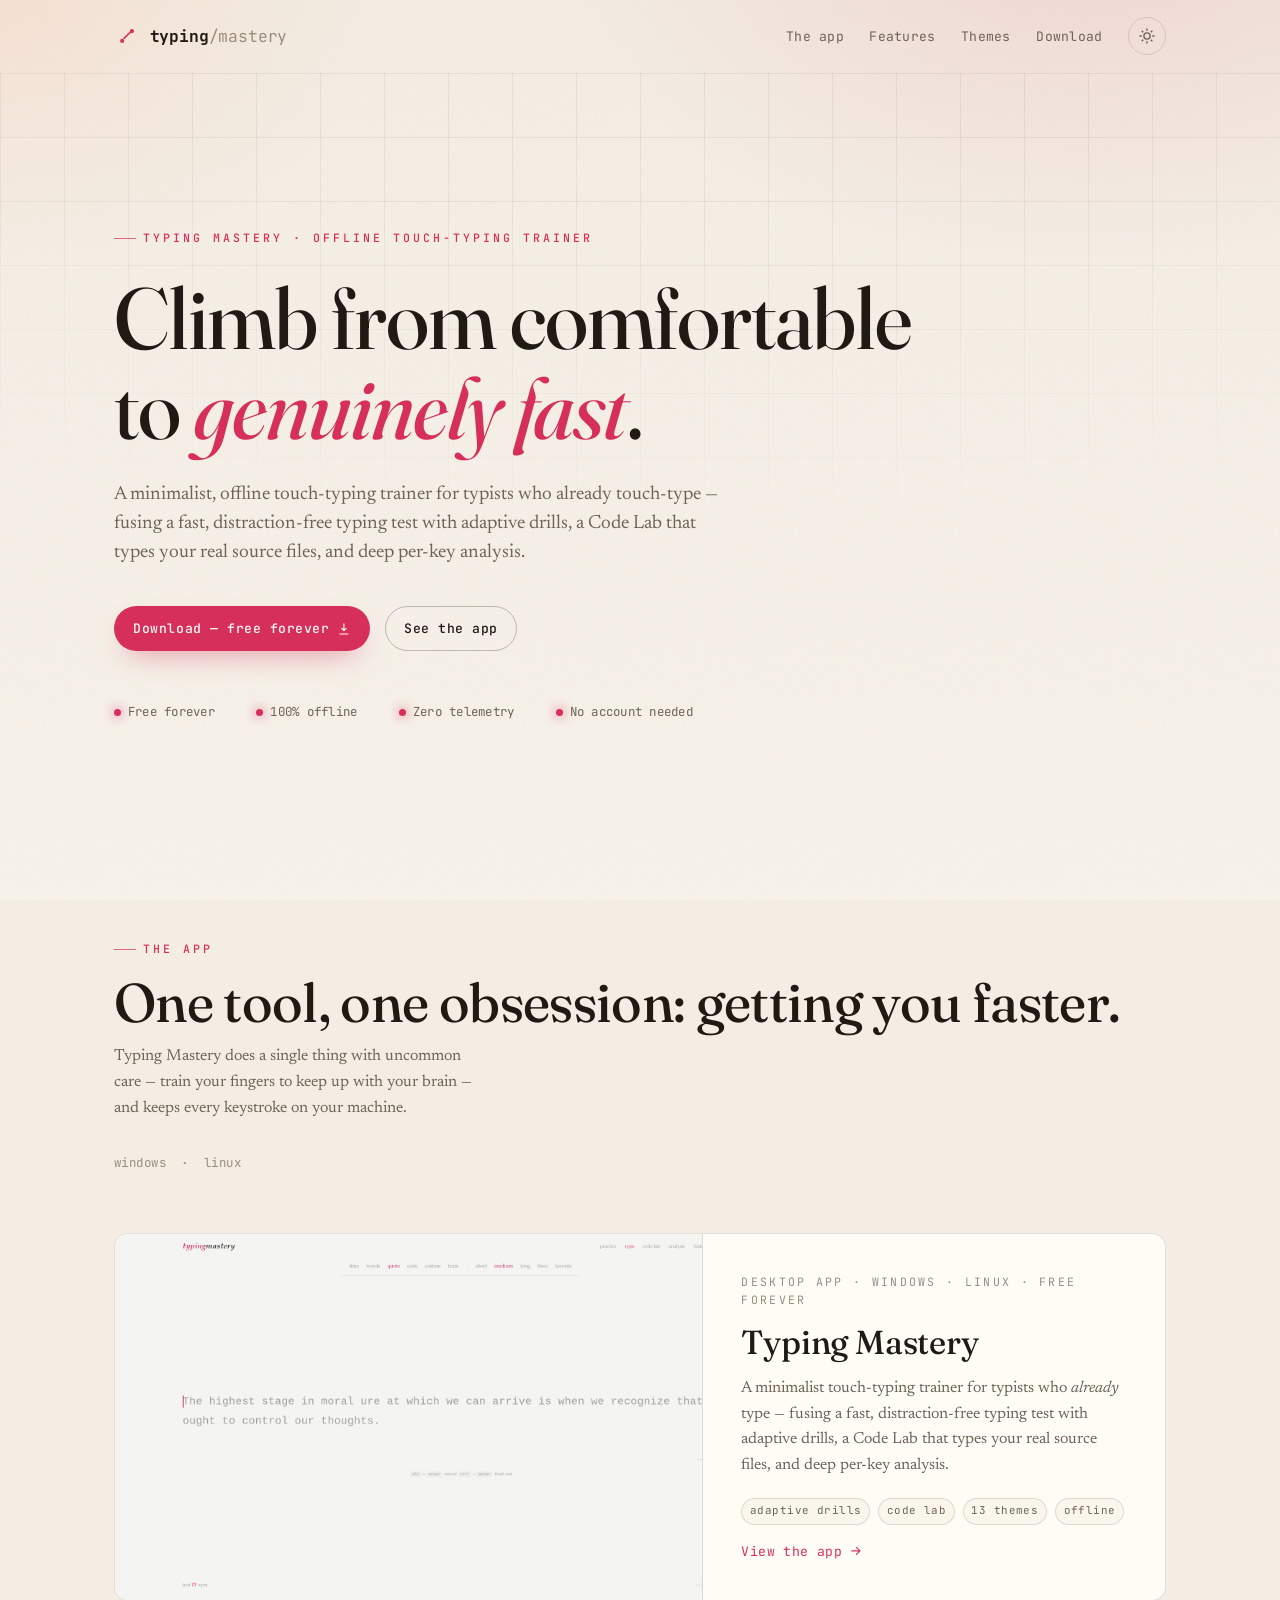
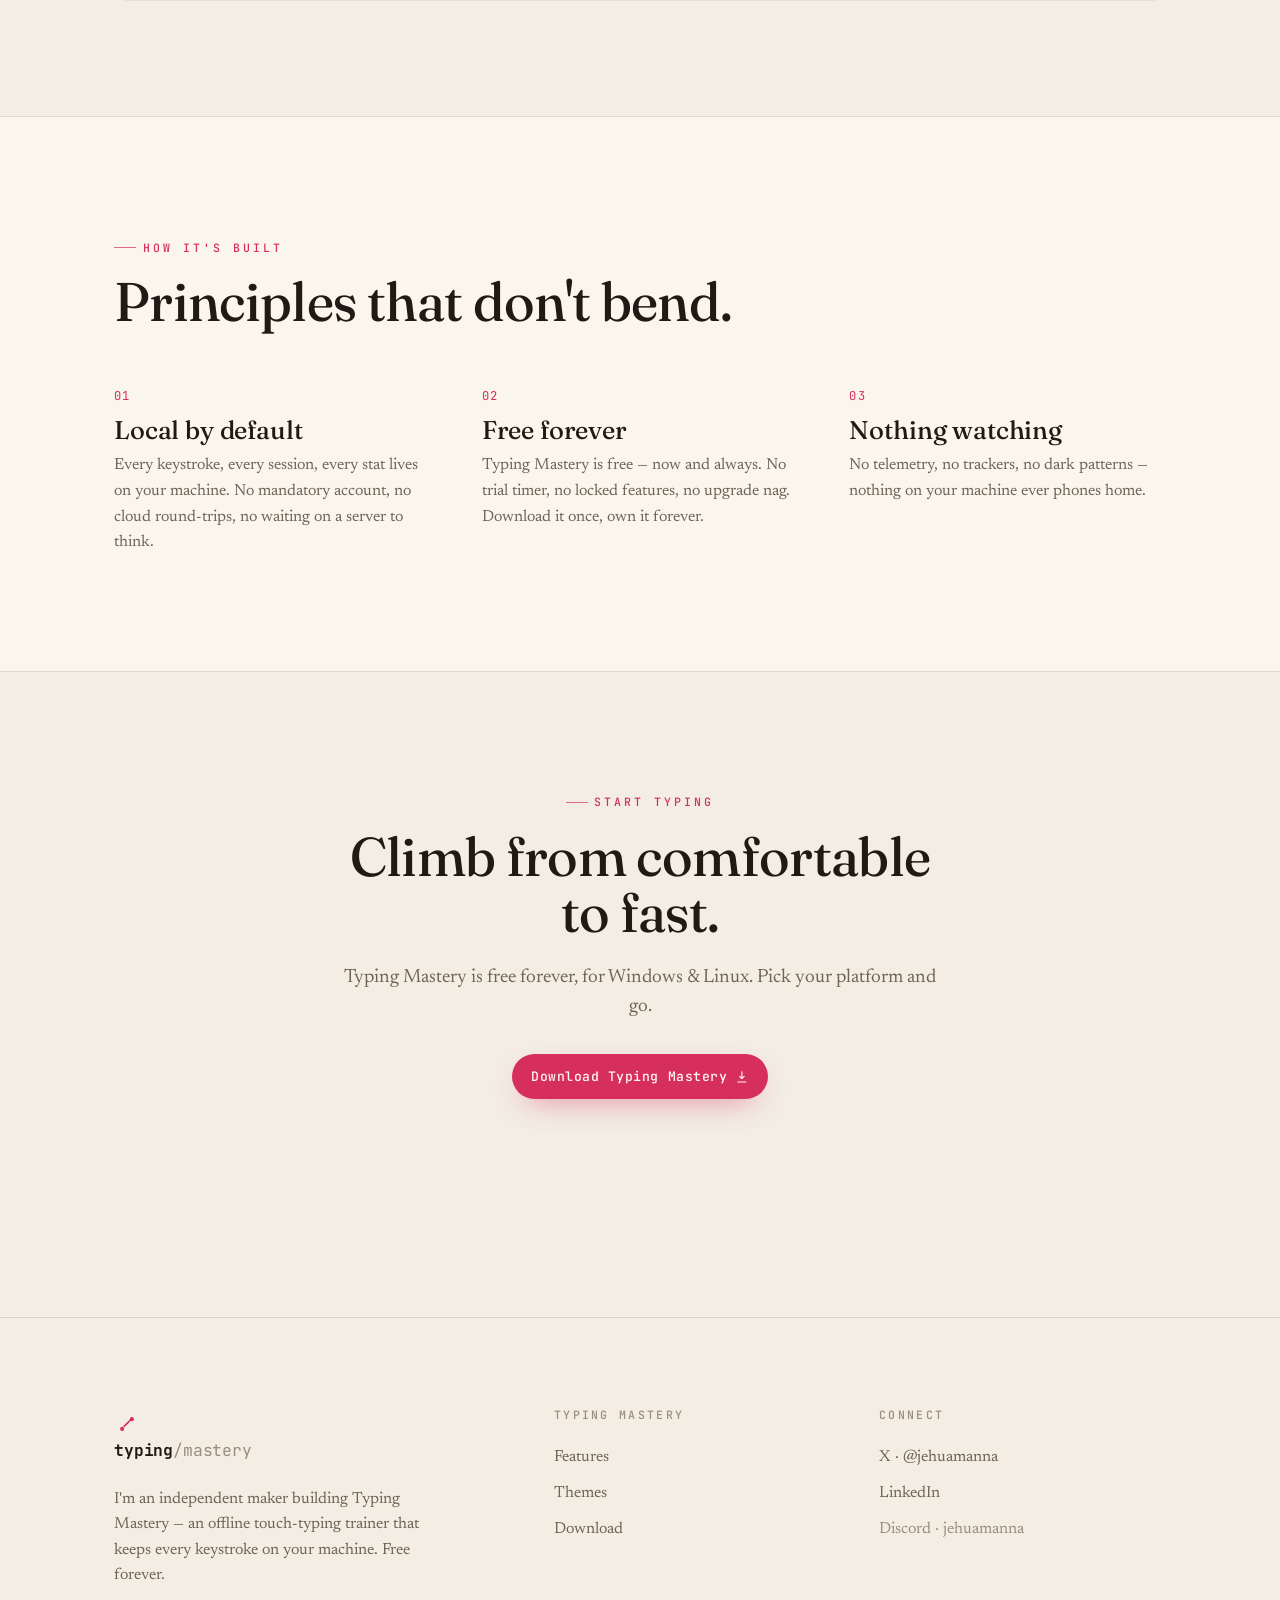
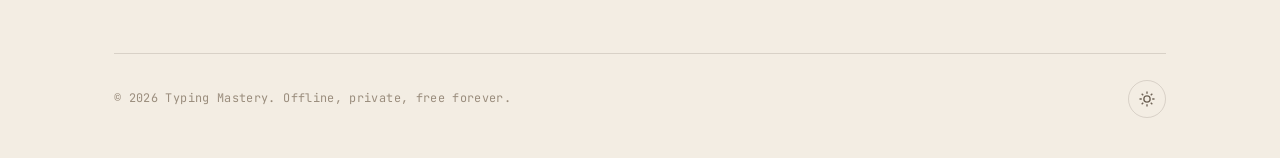
==== commit beaa1954: "Refocus site on Typing Mastery only; free forever (no pricing) Drop the studio-catalogue framing (PD" ====
--- a/index.html
+++ b/index.html
@@ -3,34 +3,34 @@
 <head>
   <meta charset="utf-8">
   <meta name="viewport" content="width=device-width, initial-scale=1">
-  <title>Nodex Studio — offline-first desktop tools that keep your data private</title>
-  <meta name="description" content="Nodex Studio builds offline-first, privacy-focused desktop apps that let you keep your data entirely on your machine — nothing is uploaded, nothing calls home. Maker of Typing Mastery.">
+  <title>Typing Mastery — an offline touch-typing trainer · free forever</title>
+  <meta name="description" content="Typing Mastery is an offline touch-typing trainer for typists who already type — fast, distraction-free tests, adaptive drills, a Code Lab that types your real source files, and deep per-key analysis. Free forever for Windows &amp; Linux.">
   <link rel="icon" href="assets/img/brand/favicon.svg" type="image/svg+xml">
-  <meta property="og:title" content="Nodex Studio — offline-first, private-by-design desktop tools">
-  <meta property="og:description" content="Desktop apps that keep your data on your machine — offline, privacy-focused, never calling home.">
+  <meta property="og:title" content="Typing Mastery — an offline touch-typing trainer">
+  <meta property="og:description" content="A keyboard-first touch-typing trainer. Offline, private, free forever.">
   <meta property="og:type" content="website">
 
   <link rel="preconnect" href="https://fonts.googleapis.com">
   <link rel="preconnect" href="https://fonts.gstatic.com" crossorigin>
   <link href="https://fonts.googleapis.com/css2?family=Fraunces:ital,opsz,wght@0,9..144,400..600;1,9..144,400..600&family=Newsreader:ital,opsz,wght@0,6..72,300..500;1,6..72,400&family=JetBrains+Mono:wght@400;500;700&display=swap" rel="stylesheet">
 
-  <link rel="stylesheet" href="assets/css/base.css?v=6">
-  <link rel="stylesheet" href="assets/css/home.css?v=6">
+  <link rel="stylesheet" href="assets/css/base.css?v=7">
+  <link rel="stylesheet" href="assets/css/home.css?v=7">
 </head>
 <body>
 
   <!-- ===================== header ===================== -->
   <header class="site-head">
     <div class="wrap">
-      <a class="brand" href="index.html" aria-label="Nodex Studio home">
+      <a class="brand" href="index.html" aria-label="Typing Mastery home">
         <svg class="mark" viewBox="0 0 64 64" fill="none" aria-hidden="true"><circle cx="20" cy="44" r="5" fill="currentColor"/><circle cx="44" cy="20" r="5" fill="currentColor"/><rect x="22" y="38" width="28" height="4" rx="2" transform="rotate(-45 22 38)" fill="currentColor"/></svg>
-        <b>nodex<span>/studio</span></b>
+        <b>typing<span>/mastery</span></b>
       </a>
       <nav class="nav">
-        <a href="#products">Products</a>
-        <a href="#studio">Studio</a>
-        <a href="products/typing-mastery.html">Typing&nbsp;Mastery</a>
-        <a href="products/pricing.html">Pricing</a>
+        <a href="products/typing-mastery.html">The app</a>
+        <a href="products/typing-mastery.html#features">Features</a>
+        <a href="products/typing-mastery.html#themes">Themes</a>
+        <a href="products/typing-mastery.html#download">Download</a>
         <button class="theme-toggle" data-theme-toggle aria-label="Toggle colour theme">
           <svg class="i-moon" viewBox="0 0 24 24" fill="none" stroke="currentColor" stroke-width="1.8"><path d="M21 12.8A9 9 0 1 1 11.2 3 7 7 0 0 0 21 12.8z"/></svg>
           <svg class="i-sun" viewBox="0 0 24 24" fill="none" stroke="currentColor" stroke-width="1.8"><circle cx="12" cy="12" r="4.2"/><path d="M12 2v3M12 19v3M2 12h3M19 12h3M4.9 4.9l2.1 2.1M17 17l2.1 2.1M19.1 4.9 17 7M7 17l-2.1 2.1"/></svg>
@@ -44,34 +44,34 @@
     <section class="hero">
       <div class="hero-grid"></div>
       <div class="wrap">
-        <span class="eyebrow reveal">Nodex Studio · offline-first software</span>
-        <h1 class="reveal" data-delay="1">Tools for people who&nbsp;<span class="accent serif-i">prefer offline</span>.</h1>
-        <p class="lead reveal" data-delay="2">I build desktop apps that let you keep your data — entirely on your machine. Offline by default, privacy-focused, and never calling home.</p>
+        <span class="eyebrow reveal">Typing Mastery · offline touch-typing trainer</span>
+        <h1 class="reveal" data-delay="1">Climb from comfortable to&nbsp;<span class="accent serif-i">genuinely fast</span>.</h1>
+        <p class="lead reveal" data-delay="2">A minimalist, offline touch-typing trainer for typists who already touch-type — fusing a fast, distraction-free typing test with adaptive drills, a Code Lab that types your real source files, and deep per-key analysis.</p>
         <div class="hero-cta reveal" data-delay="3">
-          <a class="btn" href="#products">Explore products
-            <svg viewBox="0 0 24 24" fill="none" stroke="currentColor" stroke-width="2"><path d="M5 12h14M13 6l6 6-6 6" stroke-linecap="round" stroke-linejoin="round"/></svg>
+          <a class="btn" href="products/typing-mastery.html#download">Download — free forever
+            <svg viewBox="0 0 24 24" fill="none" stroke="currentColor" stroke-width="2"><path d="M12 3v12m0 0 4-4m-4 4-4-4M5 21h14" stroke-linecap="round" stroke-linejoin="round"/></svg>
           </a>
-          <a class="btn btn--ghost" href="products/typing-mastery.html">Meet Typing Mastery</a>
+          <a class="btn btn--ghost" href="products/typing-mastery.html">See the app</a>
         </div>
         <div class="hero-meta reveal" data-delay="4">
-          <span><i class="dot"></i> Offline-first</span>
-          <span><i class="dot"></i> On-device processing</span>
+          <span><i class="dot"></i> Free forever</span>
+          <span><i class="dot"></i> 100% offline</span>
           <span><i class="dot"></i> Zero telemetry</span>
           <span><i class="dot"></i> No account needed</span>
         </div>
       </div>
     </section>
 
-    <!-- ===================== products ===================== -->
-    <section class="section" id="products">
+    <!-- ===================== app preview ===================== -->
+    <section class="section" id="app">
       <div class="wrap">
         <div class="sec-head reveal">
           <div>
-            <span class="eyebrow">The catalogue</span>
-            <h2 style="margin-top:1rem">What I make</h2>
-            <p>One tool shipping today, two in the workshop. Each does a single thing with uncommon care — and keeps your data on your machine.</p>
+            <span class="eyebrow">The app</span>
+            <h2 style="margin-top:1rem">One tool, one obsession: getting you faster.</h2>
+            <p>Typing Mastery does a single thing with uncommon care — train your fingers to keep up with your brain — and keeps every keystroke on your machine.</p>
           </div>
-          <span class="sec-count">01 / live &nbsp;·&nbsp; 02 / in&nbsp;progress</span>
+          <span class="sec-count">windows &nbsp;·&nbsp; linux</span>
         </div>
 
         <div class="product-grid">
@@ -82,7 +82,7 @@
               <img class="shot-light" src="assets/img/shots/test-light.png" alt="Typing Mastery typing test, light theme" loading="lazy" decoding="async">
             </div>
             <div class="pcard-body">
-              <span class="pcard-kicker">Desktop app · Windows · Linux</span>
+              <span class="pcard-kicker">Desktop app · Windows · Linux · free forever</span>
               <h3>Typing&nbsp;Mastery</h3>
               <p>A minimalist touch-typing trainer for typists who <em>already</em> type — fusing a fast, distraction-free typing test with adaptive drills, a Code Lab that types your real source files, and deep per-key analysis.</p>
               <div class="pcard-tags">
@@ -91,59 +91,30 @@
                 <span class="tag">13 themes</span>
                 <span class="tag">offline</span>
               </div>
-              <span class="pcard-go">View the product
+              <span class="pcard-go">View the app
                 <svg viewBox="0 0 24 24" fill="none" stroke="currentColor" stroke-width="2"><path d="M5 12h14M13 6l6 6-6 6" stroke-linecap="round" stroke-linejoin="round"/></svg>
               </span>
             </div>
           </a>
-
-          <!-- PDF Kitchen — in progress -->
-          <div class="pcard pcard--soon reveal" data-delay="1">
-            <div class="pcard-body">
-              <span class="tag soon-badge">In the workshop</span>
-              <h3>PDF Kitchen</h3>
-              <p>Merge, split, compress, convert and <em>redact</em> sensitive PDFs — processed entirely on your machine, never uploaded to a server.</p>
-              <div class="pcard-tags">
-                <span class="tag">merge &amp; split</span>
-                <span class="tag">compress</span>
-                <span class="tag">redact</span>
-                <span class="tag">100% offline</span>
-              </div>
-            </div>
-          </div>
-          <!-- Image Kitchen — in progress -->
-          <div class="pcard pcard--soon reveal" data-delay="2">
-            <div class="pcard-body">
-              <span class="tag soon-badge">In the workshop</span>
-              <h3>Image Kitchen</h3>
-              <p>Crop, resize, convert and batch-process images — and strip EXIF &amp; location metadata before you share. All local; nothing leaves your device.</p>
-              <div class="pcard-tags">
-                <span class="tag">resize &amp; convert</span>
-                <span class="tag">batch</span>
-                <span class="tag">strip metadata</span>
-                <span class="tag">100% offline</span>
-              </div>
-            </div>
-          </div>
         </div>
       </div>
     </section>
 
     <!-- ===================== ethos ===================== -->
-    <section class="section ethos" id="studio">
+    <section class="section ethos" id="principles">
       <div class="wrap">
-        <span class="eyebrow reveal">How I build</span>
+        <span class="eyebrow reveal">How it's built</span>
         <h2 class="reveal" data-delay="1" style="margin:1rem 0 clamp(34px,5vw,56px); max-width:18ch">Principles that don't bend.</h2>
         <div class="ethos-grid">
           <div class="ethos-item reveal" data-delay="1">
             <div class="n">01</div>
             <h3>Local by default</h3>
-            <p>Your work lives on your machine. No mandatory accounts, no cloud round-trips, no waiting on a server to think.</p>
+            <p>Every keystroke, every session, every stat lives on your machine. No mandatory account, no cloud round-trips, no waiting on a server to think.</p>
           </div>
           <div class="ethos-item reveal" data-delay="2">
             <div class="n">02</div>
-            <h3>Built for sensitive data</h3>
-            <p>Your data is processed entirely on-device. Nothing is uploaded — so there's no server to log it, leak it, or get breached.</p>
+            <h3>Free forever</h3>
+            <p>Typing Mastery is free — now and always. No trial timer, no locked features, no upgrade nag. Download it once, own it forever.</p>
           </div>
           <div class="ethos-item reveal" data-delay="3">
             <div class="n">03</div>
@@ -159,7 +130,7 @@
       <div class="wrap">
         <span class="eyebrow reveal" style="justify-content:center">Start typing</span>
         <h2 class="reveal" data-delay="1" style="margin-top:1rem">Climb from comfortable to fast.</h2>
-        <p class="lead reveal" data-delay="2">Typing Mastery is free to preview on Windows &amp; Linux. Pick your platform and go.</p>
+        <p class="lead reveal" data-delay="2">Typing Mastery is free forever, for Windows &amp; Linux. Pick your platform and go.</p>
         <div class="reveal" data-delay="3">
           <a class="btn" href="products/typing-mastery.html#download">Download Typing Mastery
             <svg viewBox="0 0 24 24" fill="none" stroke="currentColor" stroke-width="2"><path d="M12 3v12m0 0 4-4m-4 4-4-4M5 21h14" stroke-linecap="round" stroke-linejoin="round"/></svg>
@@ -176,14 +147,14 @@
         <div class="foot-col foot-col--lede">
           <a class="brand" href="index.html">
             <svg class="mark" viewBox="0 0 64 64" fill="none" aria-hidden="true"><circle cx="20" cy="44" r="5" fill="currentColor"/><circle cx="44" cy="20" r="5" fill="currentColor"/><rect x="22" y="38" width="28" height="4" rx="2" transform="rotate(-45 22 38)" fill="currentColor"/></svg>
-            <b>nodex<span>/studio</span></b>
+            <b>typing<span>/mastery</span></b>
           </a>
-          <p class="foot-lede">I'm an independent maker building offline-first desktop software that keeps your sensitive files private — processed on your machine, never uploaded.</p>
+          <p class="foot-lede">I'm an independent maker building Typing Mastery — an offline touch-typing trainer that keeps every keystroke on your machine. Free forever.</p>
         </div>
         <div class="foot-col">
-          <h4>Products</h4>
-          <a href="products/typing-mastery.html">Typing Mastery</a>
-          <a href="products/pricing.html">Pricing</a>
+          <h4>Typing Mastery</h4>
+          <a href="products/typing-mastery.html#features">Features</a>
+          <a href="products/typing-mastery.html#themes">Themes</a>
           <a href="products/typing-mastery.html#download">Download</a>
         </div>
         <div class="foot-col">
@@ -194,7 +165,7 @@
         </div>
       </div>
       <div class="foot-base">
-        <span>© <span data-year>2026</span> Nodex Studio. Offline-first, private by design.</span>
+        <span>© <span data-year>2026</span> Typing Mastery. Offline, private, free forever.</span>
         <button class="theme-toggle" data-theme-toggle aria-label="Toggle colour theme" style="border-radius:50%">
           <svg class="i-moon" viewBox="0 0 24 24" fill="none" stroke="currentColor" stroke-width="1.8"><path d="M21 12.8A9 9 0 1 1 11.2 3 7 7 0 0 0 21 12.8z"/></svg>
           <svg class="i-sun" viewBox="0 0 24 24" fill="none" stroke="currentColor" stroke-width="1.8"><circle cx="12" cy="12" r="4.2"/><path d="M12 2v3M12 19v3M2 12h3M19 12h3M4.9 4.9l2.1 2.1M17 17l2.1 2.1M19.1 4.9 17 7M7 17l-2.1 2.1"/></svg>
@@ -203,6 +174,6 @@
     </div>
   </footer>
 
-  <script src="assets/js/site.js?v=6"></script>
+  <script src="assets/js/site.js?v=7"></script>
 </body>
 </html>
